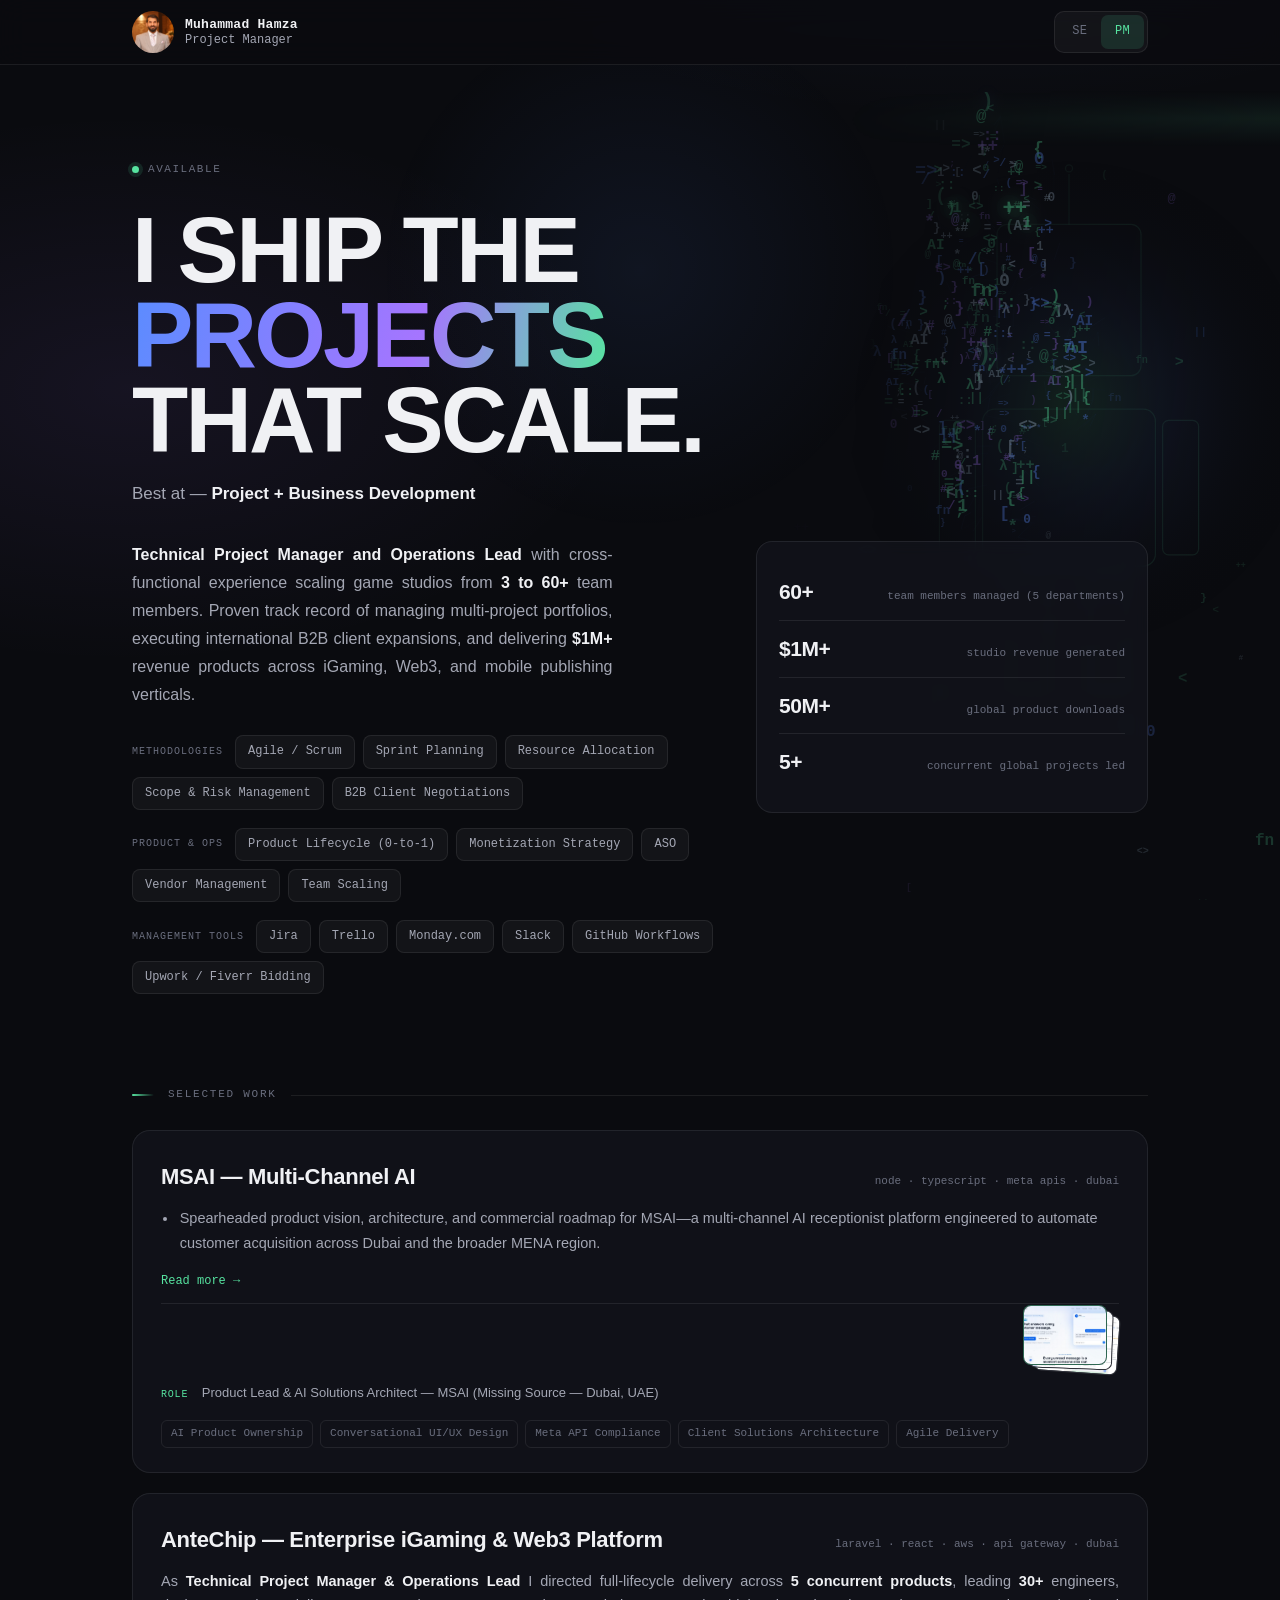
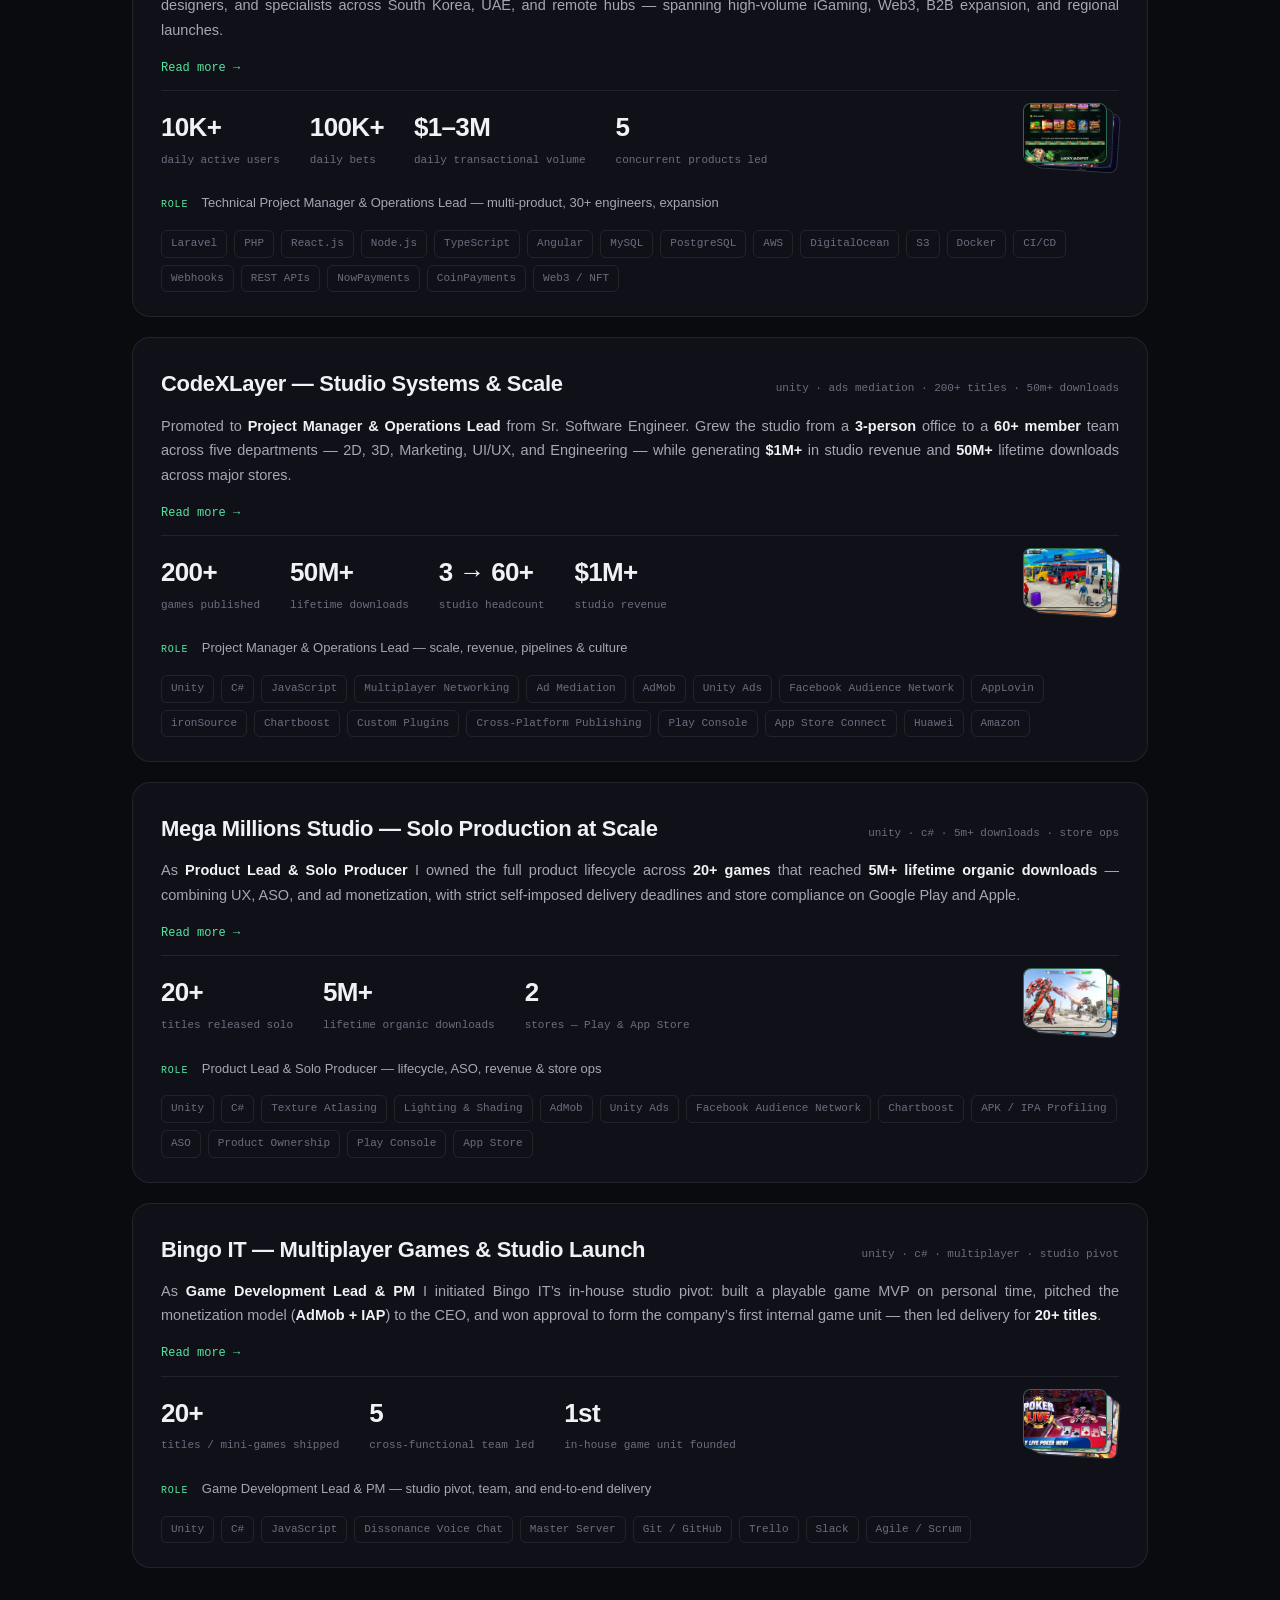
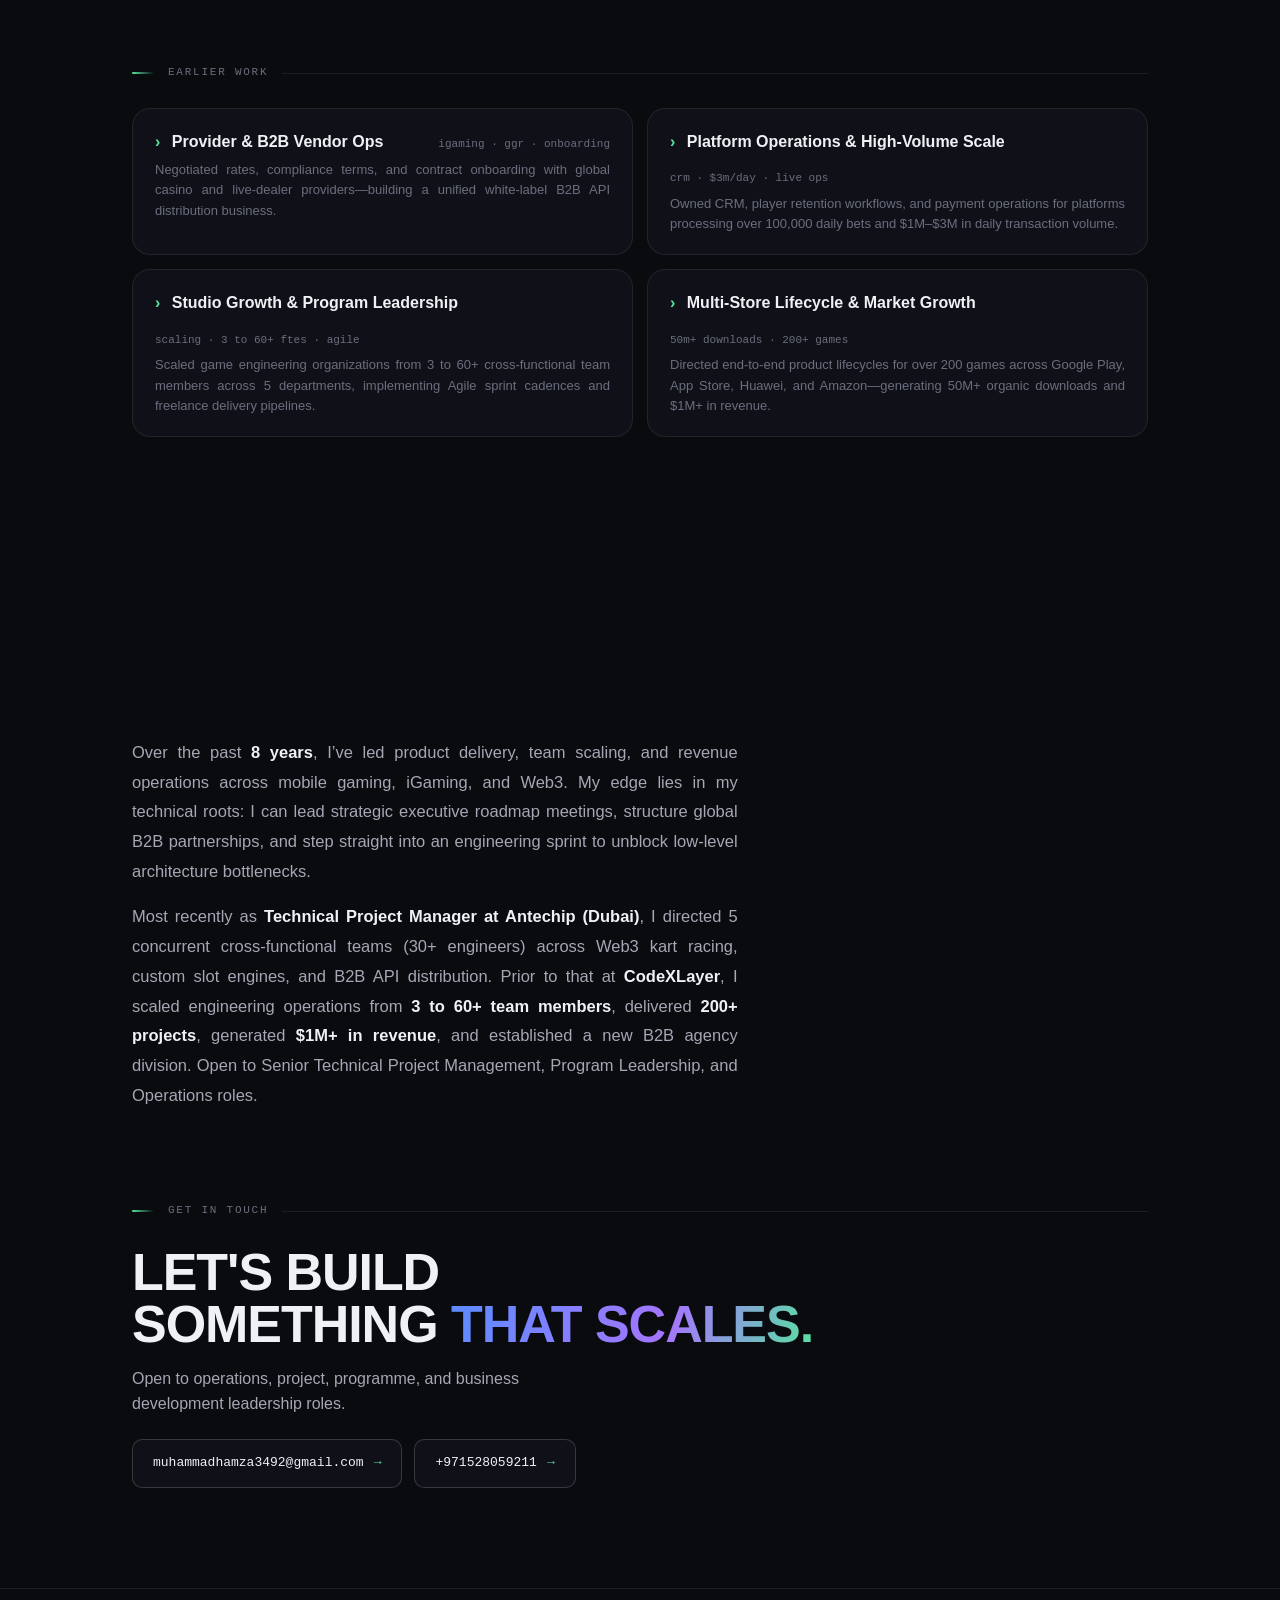
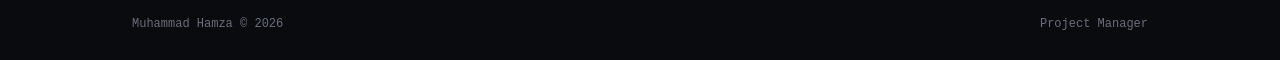
==== index.html @ 50016e59 "Expand portfolio with MSAI, screenshot galleries, and refreshed SE profile. Add MSAI as the lead cas" ====
<!DOCTYPE html>
<html lang="en">
  <head>
    <meta charset="UTF-8" />
    <meta name="viewport" content="width=device-width, initial-scale=1.0" />
    <title>Muhammad Hamza — Lead Full-Stack &amp; Systems Engineer</title>
    <meta
      name="description"
      content="Muhammad Hamza — Lead Full-Stack & Systems Engineer. High-concurrency platforms, B2B APIs, and low-latency client systems."
    />
    <link rel="stylesheet" href="css/site.css?v=25" />
  </head>
  <body>
    <div id="progress" data-progress></div>
    <div id="spotlight" data-spotlight></div>
    <div id="hero3d" aria-hidden="true"><canvas id="hero3d-canvas"></canvas></div>

    <header>
      <div class="wrap bar">
        <div class="brand">
          <button class="mark" type="button" data-open-intro title="View photo">
            <img src="images/hamza.jpg" alt="Muhammad Hamza" />
          </button>
          <div class="who">
            <b data-bind="name">Muhammad Hamza</b>
            <span data-bind="title">Lead Full-Stack &amp; Systems Engineer</span>
          </div>
        </div>
        <div class="actions">
          <div class="toggle" role="tablist" aria-label="Profile">
            <button type="button" data-voice-btn="engineer">SE</button>
            <button type="button" data-voice-btn="pm">PM</button>
          </div>
        </div>
      </div>
    </header>

    <main class="wrap">
      <section class="hero">
        <div class="kicker reveal"><span class="dot"></span><span data-bind="status">available</span></div>
        <h1>
          I <span data-bind="verb">build</span> the<br />
          <span class="wr" data-bind="words"></span><br />
          that scale.
        </h1>
        <p class="sub reveal" data-bind="sub"></p>
        <div class="heroGrid">
          <div>
            <p class="intro reveal" data-bind="intro"></p>
            <div class="stack reveal" data-bind="skills"></div>
          </div>
          <aside class="cardStat reveal" data-bind="stats"></aside>
        </div>
      </section>

      <section>
        <div class="eyebrow reveal">Selected work</div>
        <div data-bind="work"></div>
      </section>

      <section>
        <div class="eyebrow reveal">Earlier work</div>
        <div class="earlier" data-bind="earlier"></div>
      </section>

      <section class="about">
        <div class="eyebrow reveal">About</div>
        <div data-bind="about"></div>
      </section>

      <section class="contact">
        <div class="eyebrow reveal">Get in touch</div>
        <h2 class="reveal">Let's build<br />something <span class="g">that scales.</span></h2>
        <p class="reveal" data-bind="cta"></p>
        <div class="contact-row reveal">
          <a class="cbtn" data-bind="email"></a>
          <a class="cbtn" data-phone></a>
        </div>
      </section>
    </main>

    <footer>
      <div class="wrap">
        <span><span data-bind="name"></span> © <span data-bind="year"></span></span>
        <span data-bind="title"></span>
      </div>
    </footer>

    <div class="overlay" data-intro>
      <div class="modal">
        <button class="modal-close" type="button" data-close-intro>✕</button>
        <img src="images/hamza.jpg" alt="Muhammad Hamza" />
      </div>
    </div>

    <div class="lb-overlay" id="lb-overlay" hidden>
      <div class="lb-box">
        <div class="lb-head">
          <span class="lb-head-title"><b id="lb-title">Screenshot</b></span>
          <div class="lb-head-right">
            <span class="lb-count" id="lb-count">1 / 1</span>
            <button class="lb-nav" type="button" id="lb-prev" aria-label="Previous">←</button>
            <button class="lb-nav" type="button" id="lb-next" aria-label="Next">→</button>
            <button class="lb-close" type="button" id="lb-close" aria-label="Close">✕</button>
          </div>
        </div>
        <div class="lb-img-area" id="lb-img-area">
          <div class="lb-zoom-bar">
            <button class="lb-zoom-btn" type="button" id="lb-zoom-out" title="Zoom out">−</button>
            <span class="lb-zoom-level" id="lb-zoom-level" title="Reset zoom">100%</span>
            <button class="lb-zoom-btn" type="button" id="lb-zoom-in" title="Zoom in">+</button>
          </div>
          <div class="shot-wrap" id="lb-shot">
            <img id="lb-img" src="" alt="" />
            <div class="shot-masks" id="lb-masks" aria-hidden="true"></div>
          </div>
        </div>
        <div class="lb-dots" id="lb-dots"></div>
      </div>
    </div>

    <script src="js/content.js?v=25"></script>
    <script src="js/common.js?v=25"></script>
    <script src="js/hero3d.js?v=25"></script>
  </body>
</html>
---- css/site.css ----
:root {
  --bg: #0a0b0f;
  --bg-deep: #07080b;
  --panel: rgba(22, 24, 34, 0.55);
  --panel-solid: #14161f;
  --line: rgba(255, 255, 255, 0.08);
  --line-strong: rgba(255, 255, 255, 0.16);
  --text: #f0f1f4;
  --text-2: #a4a7b4;
  --text-3: #6a6e7e;
  --accent: #57e3a0;
  --accent-soft: rgba(87, 227, 160, 0.12);
  --grad-a: #5b8cff;
  --grad-b: #a575ff;
  --mono: ui-monospace, "SF Mono", Menlo, Consolas, monospace;
  --sans: -apple-system, BlinkMacSystemFont, "Segoe UI", Inter, Roboto, sans-serif;
  --display: "Arial Black", "Helvetica Neue", Inter, sans-serif;
  --maxw: 1080px;
}

* { box-sizing: border-box; margin: 0; padding: 0; }
html { scroll-behavior: smooth; overflow-x: clip; }
body {
  background:
    radial-gradient(1100px 600px at 75% -5%, rgba(91, 140, 255, 0.1), transparent 60%),
    radial-gradient(900px 500px at 10% 8%, rgba(165, 117, 255, 0.08), transparent 55%),
    var(--bg);
  color: var(--text);
  font-family: var(--sans);
  line-height: 1.6;
  -webkit-font-smoothing: antialiased;
  font-size: 16px;
}
a { color: inherit; text-decoration: none; }
button { font: inherit; color: inherit; }
::selection { background: var(--accent); color: #052012; }
.hidden { display: none !important; }

.wrap { max-width: var(--maxw); margin: 0 auto; padding: 0 32px; }

#progress {
  position: fixed;
  top: 64px;
  left: 0;
  height: 3px;
  width: 0;
  z-index: 100;
  background: linear-gradient(90deg, var(--grad-a), var(--accent));
}
#spotlight {
  position: fixed;
  inset: 0;
  z-index: 0;
  pointer-events: none;
  background: radial-gradient(400px circle at var(--mx, 50%) var(--my, 30%), rgba(91, 140, 255, 0.08), transparent 65%);
}
header, main, footer { position: relative; z-index: 1; }

/* Code-as-machine hero background */
#hero3d {
  position: fixed;
  top: 0;
  right: max(-60px, calc((100vw - var(--maxw)) / 2 - 400px));
  width: 46vw;
  max-width: 620px;
  height: 100vh;
  z-index: 0;
  opacity: 0;
  pointer-events: none;
  transition: opacity 1.2s ease;
  -webkit-mask-image: linear-gradient(100deg, transparent 15%, rgba(0, 0, 0, 0.55) 45%, black 72%);
  mask-image: linear-gradient(100deg, transparent 15%, rgba(0, 0, 0, 0.55) 45%, black 72%);
}
#hero3d.loaded { opacity: 1; pointer-events: auto; }
#hero3d canvas { width: 100%; height: 100%; display: block; touch-action: pan-y; }
main.wrap { pointer-events: none; }
main.wrap > section { pointer-events: auto; }
main.wrap > section.hero { pointer-events: none; }
.hero .kicker,
.hero h1,
.hero .sub,
.hero .heroGrid { pointer-events: auto; }

@media (max-width: 900px) {
  #hero3d {
    width: 72vw;
    height: 58vh;
    right: -32px;
    -webkit-mask-image: linear-gradient(100deg, transparent 18%, rgba(0, 0, 0, 0.5) 48%, black 76%);
    mask-image: linear-gradient(100deg, transparent 18%, rgba(0, 0, 0, 0.5) 48%, black 76%);
  }
  #hero3d.loaded { opacity: 0.85; }
}
@media (min-width: 1900px) {
  #hero3d {
    right: 0;
    left: calc(50% + var(--maxw) / 2 - 227px);
    width: auto;
    max-width: none;
  }
}
@media (prefers-reduced-motion: reduce) {
  #hero3d { display: none !important; }
}

header {
  position: sticky;
  top: 0;
  z-index: 50;
  backdrop-filter: blur(14px);
  background: rgba(10, 11, 15, 0.7);
  border-bottom: 0.5px solid var(--line);
}
.bar {
  display: flex;
  align-items: center;
  justify-content: space-between;
  height: 64px;
  gap: 12px;
}
.brand { display: flex; align-items: center; gap: 11px; }
.mark {
  width: 42px;
  height: 42px;
  border-radius: 50%;
  background: #111;
  display: grid;
  place-items: center;
  font-weight: 800;
  font-size: 13px;
  color: #fff;
  flex-shrink: 0;
  overflow: hidden;
  padding: 0;
  cursor: pointer;
  border: none;
}
.mark img {
  width: 100%;
  height: 100%;
  object-fit: cover;
  object-position: center 12%;
  transform: scale(1.68) translateY(-4%);
  display: block;
}
.mark:hover { box-shadow: 0 0 0 2.5px var(--accent); }
.who { font-family: var(--mono); font-size: 12px; color: var(--text-2); line-height: 1.2; }
.who b { display: block; color: var(--text); font-size: 13px; font-weight: 600; letter-spacing: 0.02em; }

.actions { display: flex; align-items: center; gap: 10px; }
.toggle {
  display: inline-flex;
  padding: 3px;
  background: rgba(255, 255, 255, 0.04);
  border: 0.5px solid var(--line);
  border-radius: 10px;
}
.toggle button {
  font-family: var(--mono);
  font-size: 12px;
  letter-spacing: 0.02em;
  background: transparent;
  color: var(--text-3);
  border: none;
  cursor: pointer;
  padding: 7px 14px;
  border-radius: 7px;
}
.toggle button.on { background: var(--accent-soft); color: var(--accent); }

.intro-btn {
  display: flex;
  align-items: center;
  gap: 7px;
  font-family: var(--mono);
  font-size: 11px;
  color: var(--accent);
  border: 0.5px solid rgba(87, 227, 160, 0.35);
  border-radius: 20px;
  padding: 5px 12px;
  background: none;
  cursor: pointer;
  white-space: nowrap;
}
.intro-btn:hover { background: rgba(87, 227, 160, 0.08); border-color: var(--accent); }

.hero { padding: 90px 0 54px; }
.hero-lead {
  display: grid;
  grid-template-columns: 1fr minmax(200px, 280px);
  gap: 48px;
  align-items: center;
  margin-bottom: 8px;
}
.hero-photo {
  width: 100%;
  max-width: 280px;
  aspect-ratio: 1;
  border-radius: 50%;
  overflow: hidden;
  padding: 0;
  border: none;
  background: #111;
  cursor: pointer;
  justify-self: end;
  box-shadow:
    0 0 0 3px rgba(87, 227, 160, 0.18),
    0 24px 60px rgba(0, 0, 0, 0.35);
}
.hero-photo img {
  width: 100%;
  height: 100%;
  object-fit: cover;
  object-position: center 10%;
  transform: scale(1.7) translateY(-4%);
  display: block;
}
.hero-photo:hover { box-shadow: 0 0 0 3px var(--accent), 0 24px 60px rgba(0, 0, 0, 0.35); }
.kicker {
  display: inline-flex;
  align-items: center;
  gap: 9px;
  font-family: var(--mono);
  font-size: 11px;
  letter-spacing: 0.14em;
  text-transform: uppercase;
  color: var(--text-3);
  margin-bottom: 30px;
}
.dot {
  width: 7px;
  height: 7px;
  border-radius: 50%;
  background: var(--accent);
  box-shadow: 0 0 0 4px var(--accent-soft);
  animation: pulse 2.6s ease-in-out infinite;
}
@keyframes pulse {
  0%, 100% { box-shadow: 0 0 0 4px var(--accent-soft); }
  50% { box-shadow: 0 0 0 7px transparent; }
}

.hero h1 {
  font-family: var(--display);
  font-weight: 900;
  font-size: clamp(44px, 8vw, 92px);
  line-height: 0.92;
  letter-spacing: -0.03em;
  text-transform: uppercase;
  margin-bottom: 6px;
}
.g {
  background: linear-gradient(105deg, var(--grad-a), var(--grad-b) 60%, var(--accent));
  -webkit-background-clip: text;
  background-clip: text;
  color: transparent;
}
.wr {
  position: relative;
  display: inline-block;
  height: 0.92em;
  min-width: 11ch;
  overflow: hidden;
  vertical-align: top;
  background: linear-gradient(105deg, var(--grad-a), var(--grad-b) 60%, var(--accent));
  -webkit-background-clip: text;
  background-clip: text;
  color: transparent;
}
.wr-w {
  display: inline-block;
  white-space: nowrap;
  background: inherit;
  -webkit-background-clip: text;
  background-clip: text;
  color: transparent;
  transform: translateY(0);
  opacity: 1;
  transition: transform 0.45s cubic-bezier(.2,.7,.2,1), opacity 0.35s ease;
}
.wr-w.is-exit {
  transform: translateY(-110%);
  opacity: 0;
}
.wr-w.is-enter {
  transform: translateY(110%);
  opacity: 0;
}

.sub { font-size: 17px; color: var(--text-2); margin: 18px 0 0; }
.sub b { color: var(--text); font-weight: 600; }

.heroGrid {
  display: grid;
  grid-template-columns: 1.5fr 1fr;
  gap: 36px;
  margin-top: 34px;
  align-items: start;
}
.intro { font-size: 16px; color: var(--text-2); line-height: 1.75; max-width: 54ch; text-align: justify; }
.intro b, .about b, .lede b { color: var(--text); font-weight: 600; }

.cardStat, [data-bind="stats"] {
  background: var(--panel);
  border: 0.5px solid var(--line);
  border-radius: 16px;
  padding: 22px;
  backdrop-filter: blur(8px);
}
.stat-row, .cardStat .row {
  display: flex;
  justify-content: space-between;
  align-items: baseline;
  padding: 11px 0;
  border-bottom: 0.5px solid var(--line);
}
.stat-row:last-child, .cardStat .row:last-child { border-bottom: none; }
.stat-value, .cardStat .v {
  font-size: 21px;
  font-weight: 700;
  letter-spacing: -0.02em;
  font-variant-numeric: tabular-nums;
}
.stat-value { color: var(--text); }
.stat-value .accent, .cardStat .accent { color: var(--accent); }
.stat-label, .cardStat .k { font-family: var(--mono); font-size: 11px; color: var(--text-3); }

.stack { display: flex; flex-wrap: wrap; gap: 8px; margin-top: 26px; }
.skill-group {
  display: flex;
  flex-wrap: wrap;
  gap: 8px;
  width: 100%;
  margin-top: 10px;
  align-items: center;
}
.skill-group:first-child { margin-top: 0; }
.skill-group-label {
  font-family: var(--mono);
  font-size: 10px;
  color: var(--text-3);
  letter-spacing: 0.1em;
  text-transform: uppercase;
  margin-right: 4px;
}
.chip {
  font-family: var(--mono);
  font-size: 12px;
  color: var(--text-2);
  background: rgba(255, 255, 255, 0.04);
  border: 0.5px solid var(--line);
  padding: 6px 12px;
  border-radius: 8px;
}
.chip:hover { border-color: var(--line-strong); color: var(--text); }

section { padding: 38px 0; }
.eyebrow {
  font-family: var(--mono);
  font-size: 11px;
  letter-spacing: 0.16em;
  color: var(--text-3);
  text-transform: uppercase;
  margin-bottom: 26px;
  display: flex;
  align-items: center;
  gap: 14px;
}
.eyebrow::before {
  content: "";
  width: 22px;
  height: 2px;
  border-radius: 2px;
  background: linear-gradient(90deg, var(--accent), transparent);
}
.eyebrow::after { content: ""; flex: 1; height: 0.5px; background: var(--line); }

.case, .ew {
  position: relative;
  border: 0.5px solid var(--line);
  border-radius: 18px;
  background: var(--panel);
  backdrop-filter: blur(10px);
  padding: 28px 28px 24px;
  margin-bottom: 20px;
  overflow: hidden;
  transition: border-color 0.25s, transform 0.25s;
}
.case:hover, .ew:hover { border-color: var(--line-strong); transform: translateY(-2px); }
.case-index { display: none; }
.case-top, .ew-top { display: flex; justify-content: space-between; align-items: baseline; gap: 16px; flex-wrap: wrap; }
.case h3 {
  font-size: 22px;
  font-weight: 700;
  letter-spacing: -0.015em;
  position: relative;
  width: fit-content;
}
.case h3::after {
  content: "";
  position: absolute;
  left: 0;
  bottom: -3px;
  width: 0;
  height: 2px;
  background: linear-gradient(90deg, var(--accent), var(--grad-a));
  transition: width 0.32s;
}
.case:hover h3::after { width: 100%; }
.tag, .etag { font-family: var(--mono); font-size: 11px; color: var(--text-3); }
.lede { font-size: 14.5px; color: var(--text-2); margin: 12px 0 10px; line-height: 1.7; text-align: justify; }
.case-points {
  margin: 12px 0 10px;
  padding: 0 0 0 1.15em;
  list-style: disc;
  color: var(--text-2);
  font-size: 14.5px;
  line-height: 1.7;
}
.case-points li { margin: 0 0 8px; padding-left: 2px; }
.case-points li:last-child { margin-bottom: 0; }
.more-text { display: none; }
.case.is-open .more-text { display: inline; }
.case.is-open .case-points li.more-text { display: list-item; }
.more-btn {
  background: none;
  border: none;
  color: var(--accent);
  font-family: var(--mono);
  font-size: 12px;
  cursor: pointer;
  padding: 0;
}

.metrics-row {
  display: flex;
  justify-content: space-between;
  align-items: center;
  gap: 16px;
  border-top: 0.5px solid var(--line);
  margin-top: 12px;
  min-height: 72px;
}
.metrics-row .metrics {
  border-top: none;
  margin-top: 0;
  padding: 16px 0;
  flex: 1;
}
.metrics {
  display: flex;
  flex-wrap: wrap;
  gap: 30px;
  padding: 16px 0;
  border-top: 0.5px solid var(--line);
  margin-top: 12px;
}
.metric-n, .metric .n {
  font-size: 26px;
  font-weight: 800;
  letter-spacing: -0.025em;
  font-variant-numeric: tabular-nums;
}
.metric-l, .metric .l {
  font-size: 11px;
  color: var(--text-3);
  font-family: var(--mono);
  margin-top: 3px;
}

.img-stack {
  position: relative;
  width: 96px;
  height: 70px;
  flex-shrink: 0;
  cursor: pointer;
  -webkit-tap-highlight-color: transparent;
  margin-left: auto;
}
.img-stack .si {
  position: absolute;
  width: 84px;
  height: 60px;
  border-radius: 8px;
  border: 1.5px solid rgba(255, 255, 255, 0.12);
  overflow: hidden;
  background: var(--panel-solid);
  transition: transform 0.22s cubic-bezier(.2, .7, .2, 1);
}
.img-stack .si:nth-child(1) { right: 0; top: 8px; transform: rotate(4deg); }
.img-stack .si:nth-child(2) { right: 6px; top: 4px; transform: rotate(2deg); }
.img-stack .si:nth-child(3) {
  right: 12px;
  top: 0;
  transform: rotate(0deg);
  border-color: rgba(87, 227, 160, 0.4);
}
.img-stack:hover .si:nth-child(1) { transform: rotate(7deg) translate(3px, 2px); }
.img-stack:hover .si:nth-child(2) { transform: rotate(3.5deg) translate(1px, 1px); }
.img-stack:hover .si:nth-child(3) { transform: rotate(-1deg); }
.img-stack .si img { width: 100%; height: 100%; object-fit: cover; display: block; }
.img-stack-ct {
  font-family: var(--mono);
  font-size: 9px;
  color: var(--accent);
  text-align: center;
  margin-top: 5px;
  letter-spacing: 0.04em;
  white-space: nowrap;
}

.lb-overlay {
  position: fixed;
  inset: 0;
  background: rgba(0, 0, 0, 0.9);
  backdrop-filter: blur(8px);
  z-index: 9999;
  display: none;
  align-items: center;
  justify-content: center;
  padding: 16px;
}
.lb-overlay.open { display: flex; }
.lb-box {
  background: #141620;
  border: 0.5px solid rgba(255, 255, 255, 0.14);
  border-radius: 16px;
  width: 100%;
  max-width: min(90vw, 1100px);
  overflow: hidden;
}
.lb-head {
  display: flex;
  justify-content: space-between;
  align-items: center;
  padding: 10px 14px;
  border-bottom: 0.5px solid rgba(255, 255, 255, 0.08);
  gap: 10px;
  min-width: 0;
}
.lb-head-title {
  font-family: var(--mono);
  font-size: 11px;
  color: var(--text-2);
  flex: 1;
  min-width: 0;
  overflow: hidden;
  text-overflow: ellipsis;
  white-space: nowrap;
}
.lb-head-title b { color: var(--text); font-weight: 500; }
.lb-head-right { display: flex; align-items: center; gap: 6px; flex-shrink: 0; }
.lb-count { font-family: var(--mono); font-size: 11px; color: var(--text-3); }
.lb-nav, .lb-close {
  background: rgba(255, 255, 255, 0.06);
  border: 0.5px solid rgba(255, 255, 255, 0.12);
  border-radius: 6px;
  color: var(--text);
  width: 28px;
  height: 28px;
  cursor: pointer;
  display: flex;
  align-items: center;
  justify-content: center;
  font-size: 14px;
}
.lb-nav:hover { background: rgba(255, 255, 255, 0.12); }
.lb-close { color: var(--text-2); font-size: 13px; }
.lb-close:hover { border-color: rgba(255, 80, 80, 0.4); color: #ff6060; }
.lb-img-area {
  background: #0c0d14;
  min-height: 280px;
  display: flex;
  align-items: center;
  justify-content: center;
  position: relative;
  overflow: hidden;
}
.lb-img-area img {
  max-height: 75vh;
  max-width: 100%;
  width: auto;
  margin: 0 auto;
  object-fit: contain;
  display: block;
  user-select: none;
  -webkit-user-drag: none;
}
.shot-wrap {
  position: relative;
  display: inline-block;
  max-width: 100%;
  max-height: 75vh;
  transition: transform 0.15s ease;
  transform-origin: 50% 50%;
  cursor: zoom-in;
}
.shot-wrap img {
  display: block;
  max-width: 100%;
  max-height: 75vh;
  width: auto;
  height: auto;
  margin: 0;
}
.shot-masks {
  position: absolute;
  inset: 0;
  pointer-events: none;
}
.shot-blur {
  position: absolute;
  border-radius: 6px;
  backdrop-filter: blur(10px);
  -webkit-backdrop-filter: blur(10px);
  background: rgba(255, 255, 255, 0.18);
  box-shadow: inset 0 0 0 1px rgba(255, 255, 255, 0.12);
}
.img-stack .si .shot-wrap {
  width: 100%;
  height: 100%;
  max-height: none;
  cursor: inherit;
}
.img-stack .si .shot-wrap img {
  width: 100%;
  height: 100%;
  max-height: none;
  object-fit: cover;
}
.img-stack .si .shot-blur {
  border-radius: 2px;
  backdrop-filter: blur(6px);
  -webkit-backdrop-filter: blur(6px);
  background: rgba(255, 255, 255, 0.22);
}
.lb-zoom-bar {
  position: absolute;
  bottom: 12px;
  left: 50%;
  transform: translateX(-50%);
  display: flex;
  align-items: center;
  gap: 6px;
  background: rgba(10, 11, 15, 0.75);
  backdrop-filter: blur(10px);
  border: 0.5px solid rgba(255, 255, 255, 0.14);
  border-radius: 20px;
  padding: 5px 12px;
  z-index: 10;
}
.lb-zoom-btn {
  background: none;
  border: none;
  color: var(--text-2);
  width: 22px;
  height: 22px;
  cursor: pointer;
  font-size: 15px;
  line-height: 1;
}
.lb-zoom-btn:hover { color: var(--accent); }
.lb-zoom-level {
  font-family: var(--mono);
  font-size: 11px;
  color: var(--text-2);
  min-width: 34px;
  text-align: center;
  cursor: pointer;
}
.lb-zoom-level:hover { color: var(--accent); }
.lb-dots {
  display: flex;
  gap: 6px;
  justify-content: center;
  padding: 12px;
  border-top: 0.5px solid rgba(255, 255, 255, 0.07);
}
.lb-dot {
  width: 6px;
  height: 6px;
  border-radius: 50%;
  background: rgba(255, 255, 255, 0.15);
  cursor: pointer;
}
.lb-dot.on { background: var(--accent); transform: scale(1.3); }

.role-line { font-size: 13px; color: var(--text-2); margin-top: 8px; }
.role-k, .role-line .k {
  color: var(--accent);
  font-family: var(--mono);
  font-size: 10px;
  letter-spacing: 0.08em;
  text-transform: uppercase;
  margin-right: 10px;
}

.subproj {
  margin-top: 20px;
  padding: 18px 20px 16px;
  border-radius: 0 12px 12px 0;
  border-left: 2px solid var(--accent);
  background: linear-gradient(90deg, var(--accent-soft), transparent 80%);
}
.sp-kicker {
  font-family: var(--mono);
  font-size: 10px;
  letter-spacing: 0.12em;
  text-transform: uppercase;
  color: var(--accent);
}
.subproj h4 { font-size: 16px; font-weight: 600; }
.subproj p { font-size: 13.5px; color: var(--text-2); line-height: 1.65; margin-top: 8px; text-align: justify; }

.techrow { display: flex; flex-wrap: wrap; gap: 7px; margin-top: 16px; }
.tech {
  font-family: var(--mono);
  font-size: 11px;
  color: var(--text-3);
  border: 0.5px solid var(--line);
  padding: 4px 9px;
  border-radius: 6px;
}

.earlier { display: grid; grid-template-columns: 1fr 1fr; gap: 14px; }
.ew { margin: 0; padding: 20px 22px; }
.ew h4 { font-size: 16px; font-weight: 600; }
.ew-mark, .ew .d { color: var(--accent); font-weight: 700; margin-right: 7px; }
.ew p { font-size: 13px; color: var(--text-3); line-height: 1.55; margin-top: 6px; text-align: justify; }

.about p {
  font-size: 16.5px;
  color: var(--text-2);
  max-width: 66ch;
  line-height: 1.8;
  margin-bottom: 16px;
  text-align: justify;
}

.contact { padding-bottom: 100px; }
.contact h2 {
  font-family: var(--display);
  font-weight: 900;
  text-transform: uppercase;
  font-size: clamp(30px, 5vw, 52px);
  letter-spacing: -0.02em;
  line-height: 1;
  margin-bottom: 16px;
}
.contact p { color: var(--text-2); margin-bottom: 22px; max-width: 52ch; }
.contact-row { display: flex; flex-wrap: wrap; gap: 12px; }
.cbtn {
  font-family: var(--mono);
  font-size: 13px;
  color: var(--text);
  border: 0.5px solid var(--line-strong);
  border-radius: 10px;
  padding: 13px 20px;
  transition: all 0.2s;
  display: inline-flex;
  align-items: center;
  gap: 10px;
  background: var(--panel);
}
.cbtn:hover { border-color: var(--accent); background: var(--accent-soft); }
.cbtn .ar { color: var(--accent); }

footer { border-top: 0.5px solid var(--line); padding: 26px 0; }
footer .wrap { display: flex; justify-content: space-between; flex-wrap: wrap; gap: 8px; }
footer span { font-family: var(--mono); font-size: 12px; color: var(--text-3); }

.reveal { opacity: 0; transform: translateY(18px); transition: opacity 0.7s cubic-bezier(.2,.7,.2,1), transform 0.7s cubic-bezier(.2,.7,.2,1); }
.reveal.in { opacity: 1; transform: none; }

.overlay {
  position: fixed;
  inset: 0;
  background: rgba(0, 0, 0, 0.88);
  backdrop-filter: blur(10px);
  display: none;
  align-items: center;
  justify-content: center;
  z-index: 9998;
  padding: 20px;
}
.overlay.open { display: flex; }
.modal {
  position: relative;
  width: min(420px, 80vw);
  background: #111;
  border-radius: 50%;
  overflow: hidden;
  box-shadow: 0 32px 80px rgba(0, 0, 0, 0.6);
}
.modal img {
  width: 100%;
  aspect-ratio: 1;
  display: block;
  object-fit: cover;
  object-position: center 10%;
  transform: scale(1.65) translateY(-4%);
}
.modal-close {
  position: absolute;
  top: 10px;
  right: 10px;
  background: rgba(10, 11, 15, 0.8);
  border: 0.5px solid rgba(255, 255, 255, 0.14);
  border-radius: 6px;
  color: #a4a7b4;
  width: 30px;
  height: 30px;
  cursor: pointer;
  z-index: 1;
}
.modal-close:hover { border-color: rgba(255, 80, 80, 0.4); color: #ff6060; }

@media (prefers-reduced-motion: reduce) {
  html { scroll-behavior: auto; }
  .reveal { opacity: 1; transform: none; }
  .dot { animation: none; }
}

@media (max-width: 760px) {
  .heroGrid, .earlier, .hero-lead { grid-template-columns: 1fr; }
  .hero { padding: 56px 0 36px; }
  .hero-photo { width: min(220px, 58vw); max-width: none; margin: 12px auto 0; justify-self: center; order: -1; }
  .hero-lead > div { order: 1; }
  .bar { height: 52px; }
  #progress { top: 52px; }
  .who span { display: none; }
  .toggle button { padding: 7px 10px; }
}
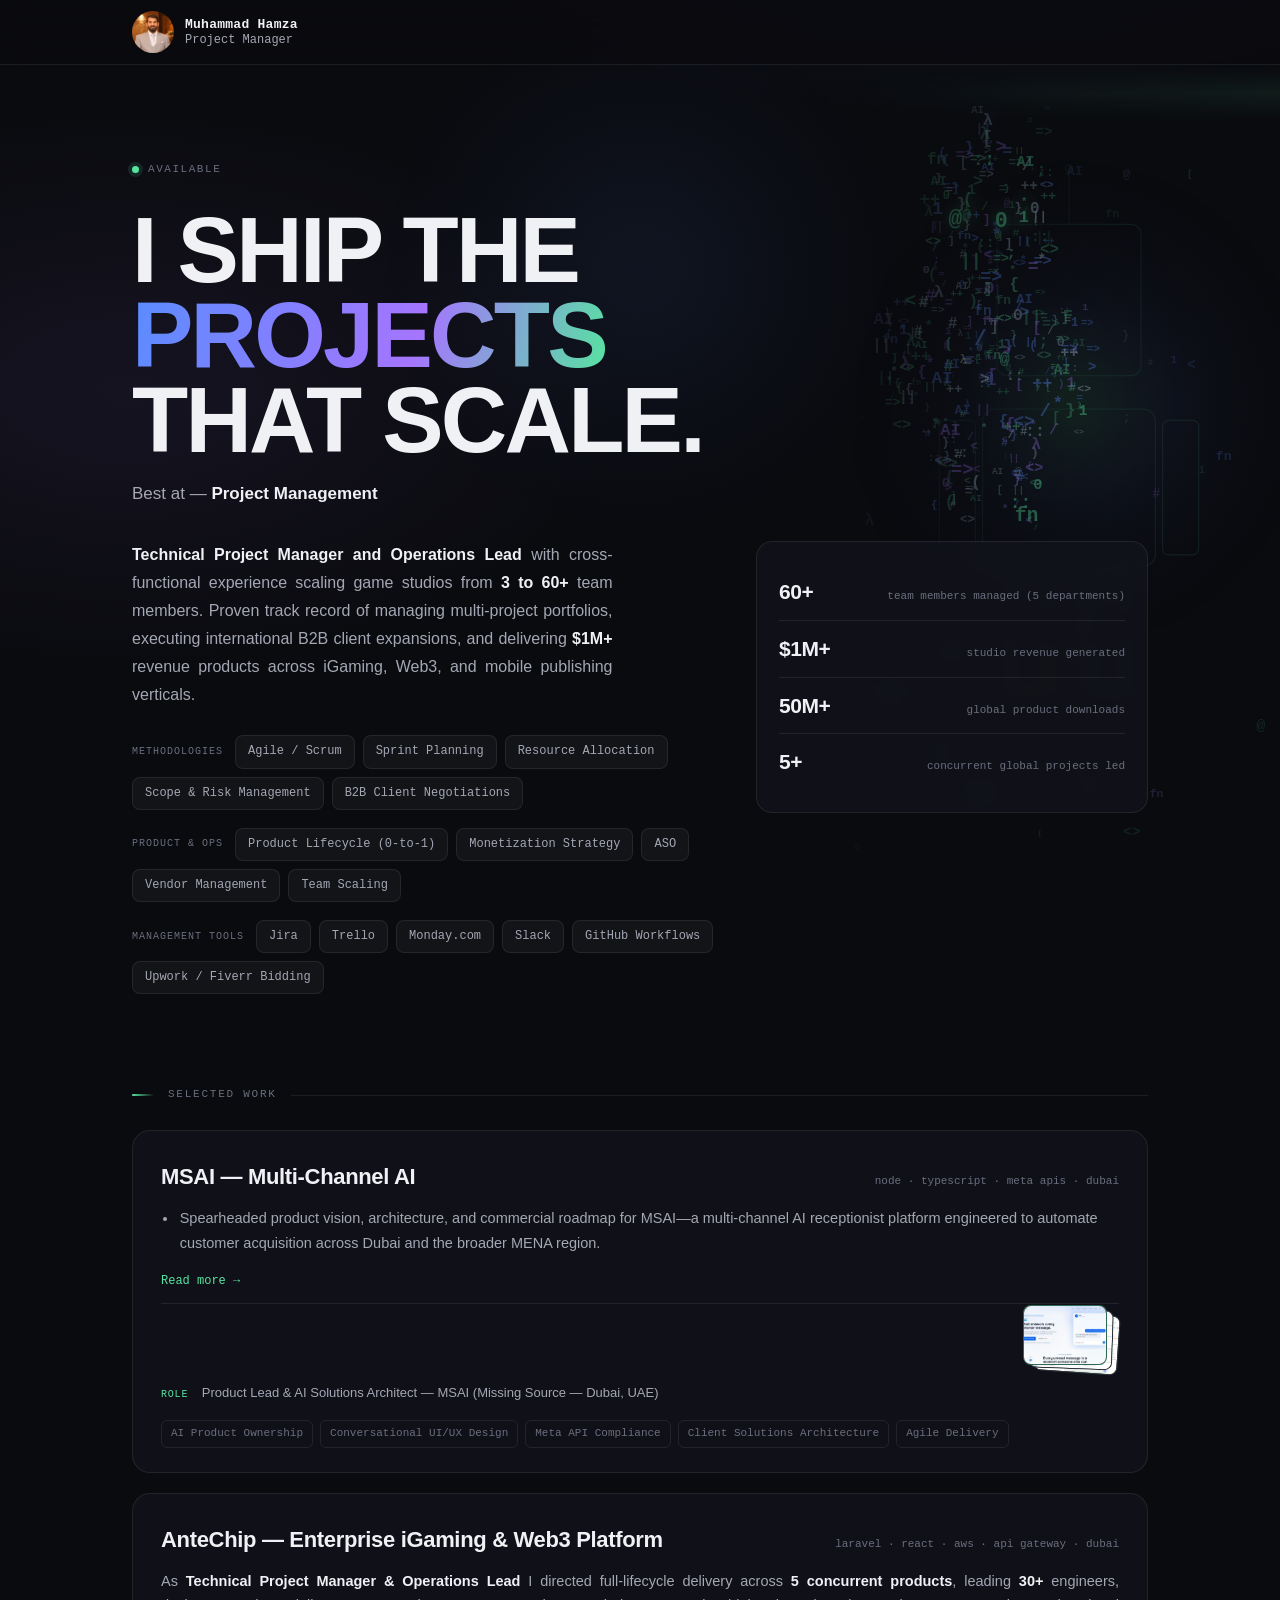
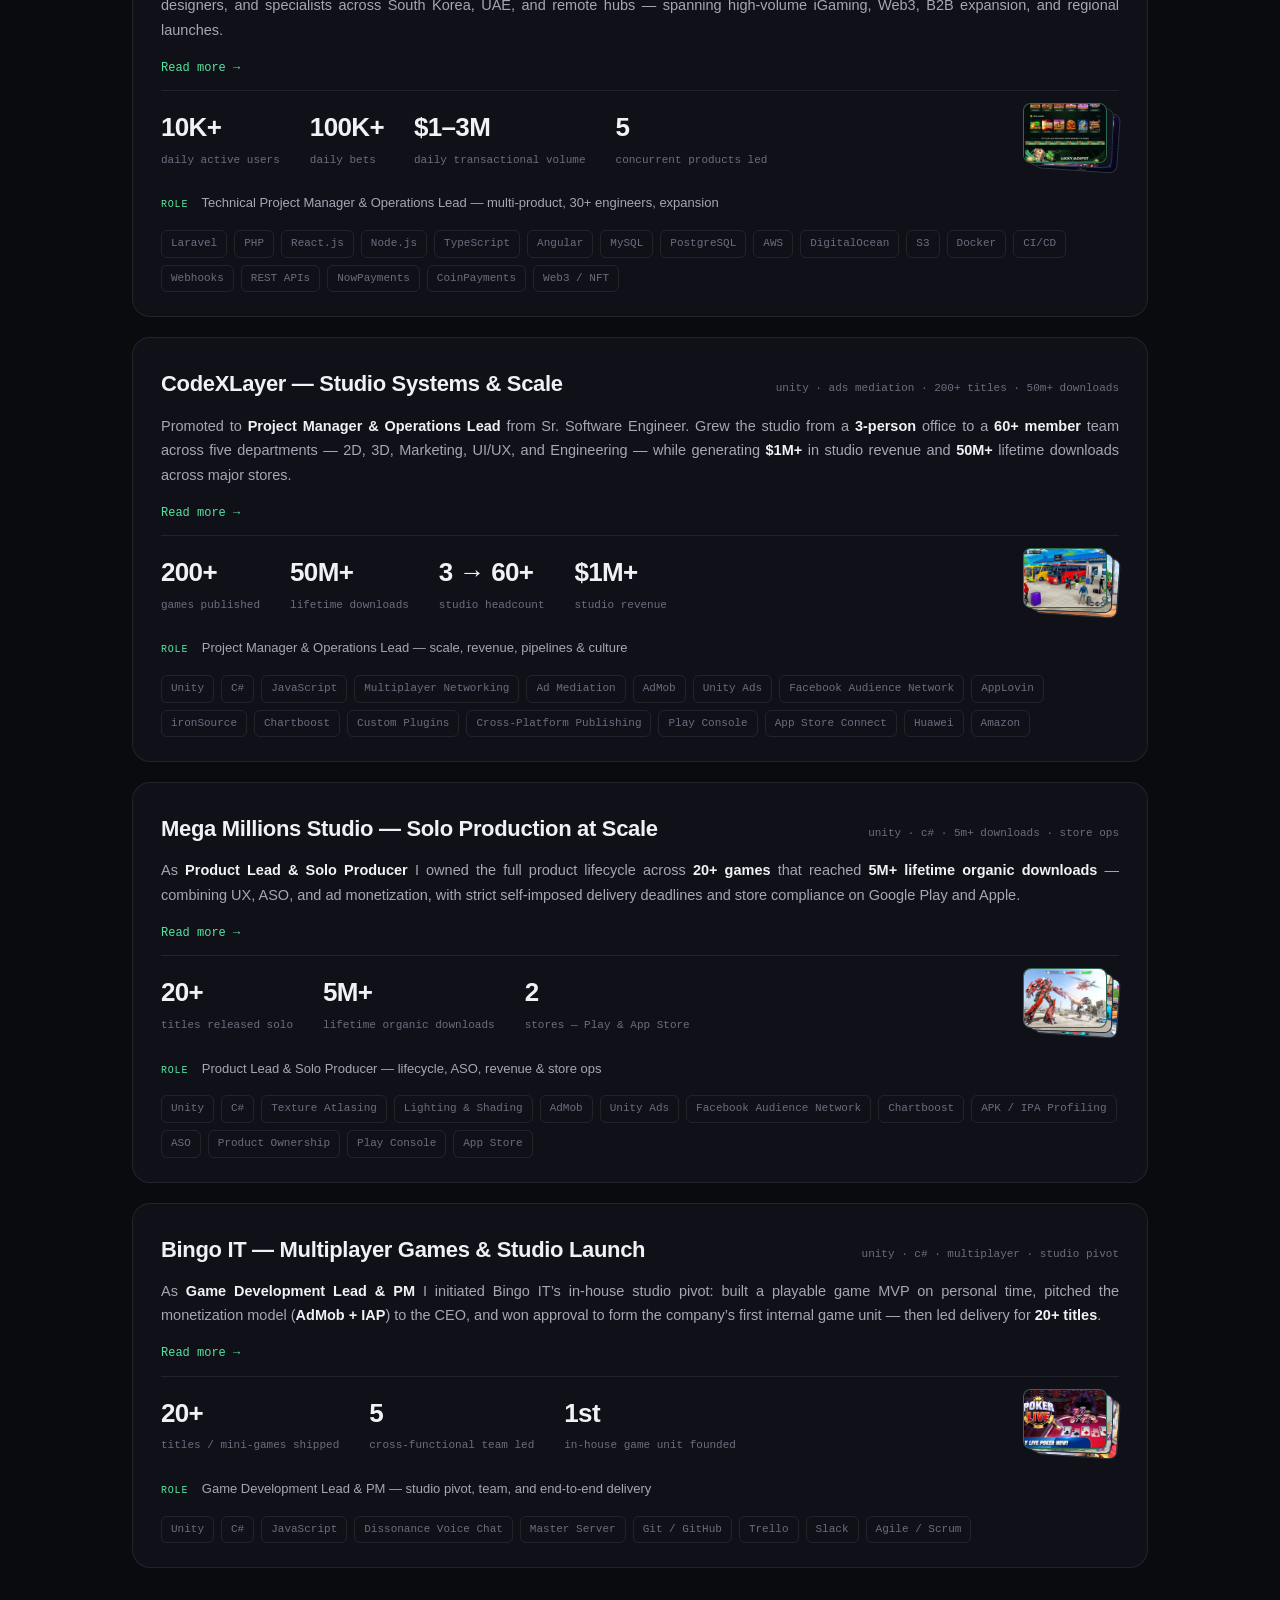
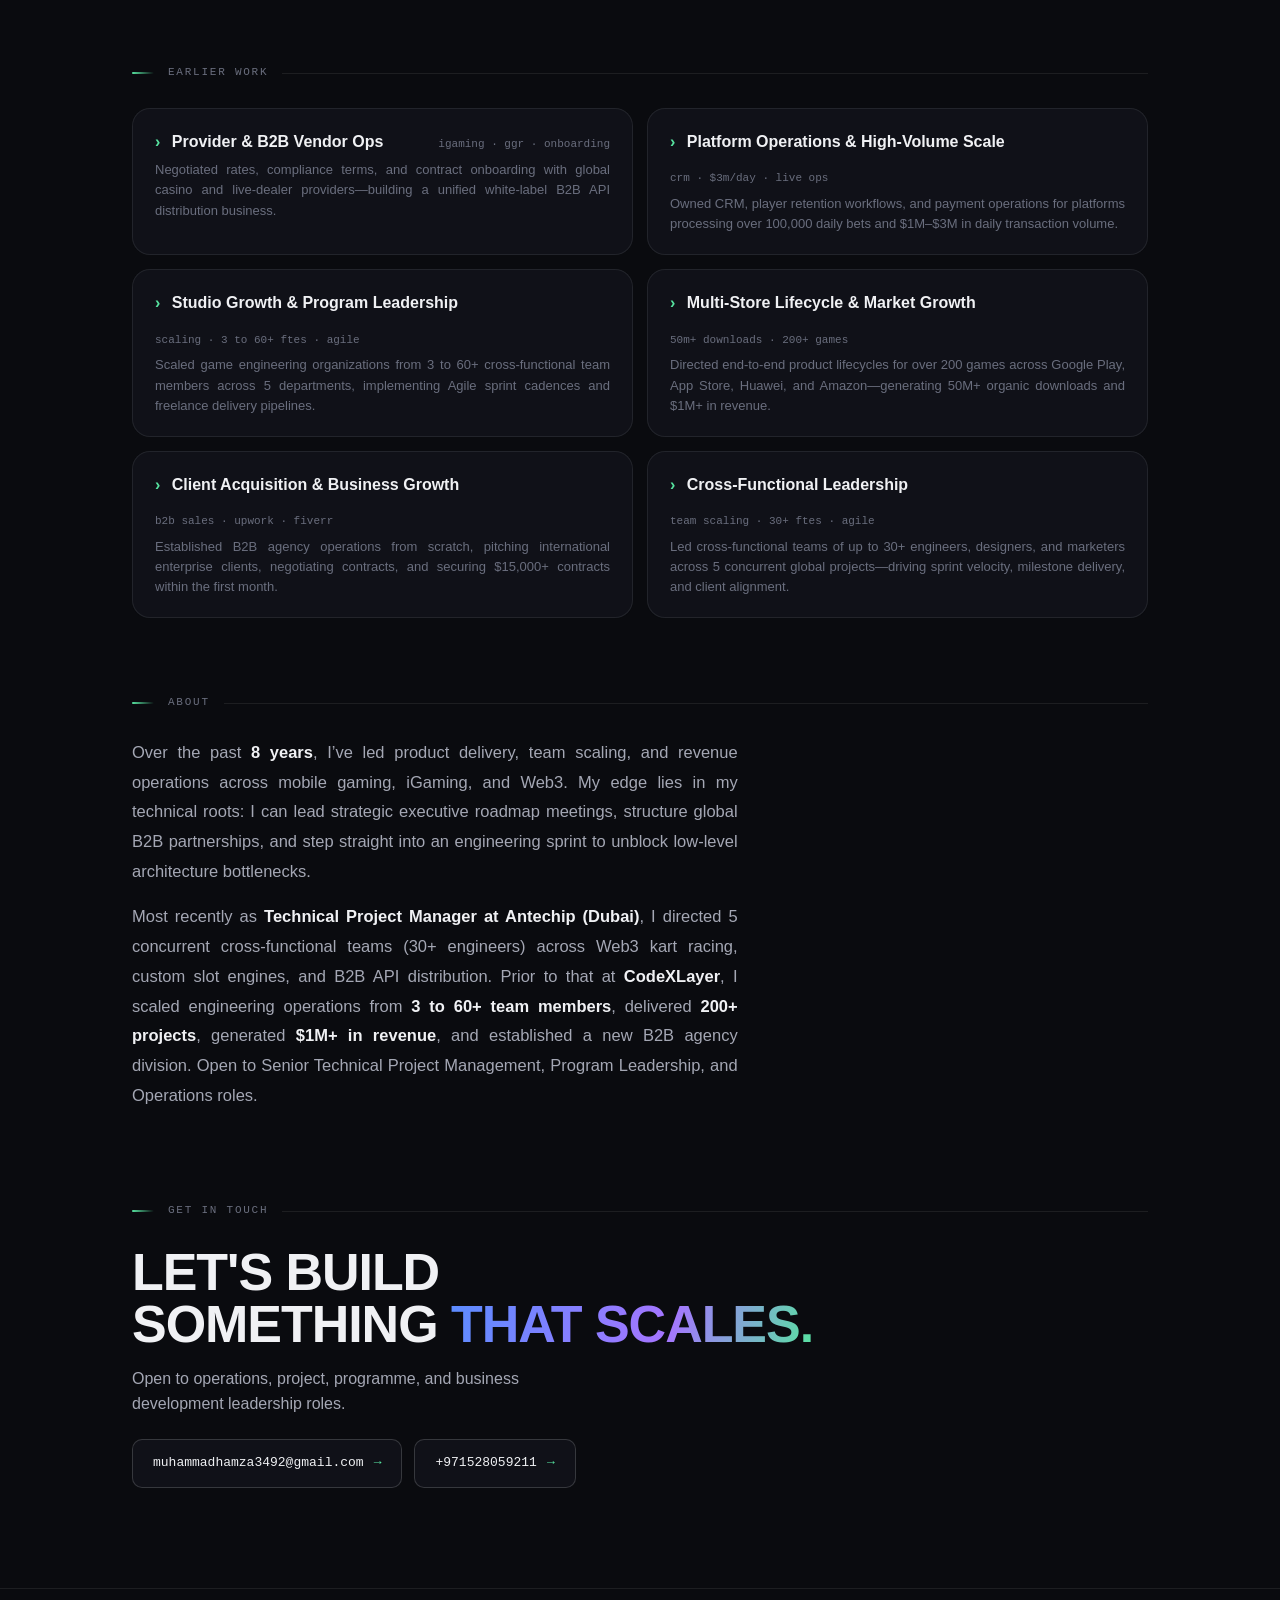
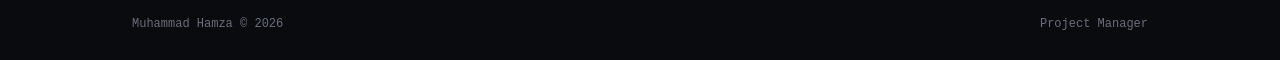
==== commit 51fcbc62: "Hide the SE/PM toggle while keeping /SE and /PM links voice-locked. Also update the PM subtitle to P" ====
--- a/index.html
+++ b/index.html
@@ -8,7 +8,7 @@
       name="description"
       content="Muhammad Hamza — Lead Full-Stack & Systems Engineer. High-concurrency platforms, B2B APIs, and low-latency client systems."
     />
-    <link rel="stylesheet" href="css/site.css?v=25" />
+    <link rel="stylesheet" href="css/site.css?v=27" />
   </head>
   <body>
     <div id="progress" data-progress></div>
@@ -119,8 +119,8 @@
       </div>
     </div>
 
-    <script src="js/content.js?v=25"></script>
-    <script src="js/common.js?v=25"></script>
-    <script src="js/hero3d.js?v=25"></script>
+    <script src="js/content.js?v=27"></script>
+    <script src="js/common.js?v=27"></script>
+    <script src="js/hero3d.js?v=27"></script>
   </body>
 </html>
--- a/css/site.css
+++ b/css/site.css
@@ -147,13 +147,9 @@
 .who { font-family: var(--mono); font-size: 12px; color: var(--text-2); line-height: 1.2; }
 .who b { display: block; color: var(--text); font-size: 13px; font-weight: 600; letter-spacing: 0.02em; }
 
-.actions { display: flex; align-items: center; gap: 10px; }
+.actions { display: none; }
 .toggle {
-  display: inline-flex;
-  padding: 3px;
-  background: rgba(255, 255, 255, 0.04);
-  border: 0.5px solid var(--line);
-  border-radius: 10px;
+  display: none;
 }
 .toggle button {
   font-family: var(--mono);
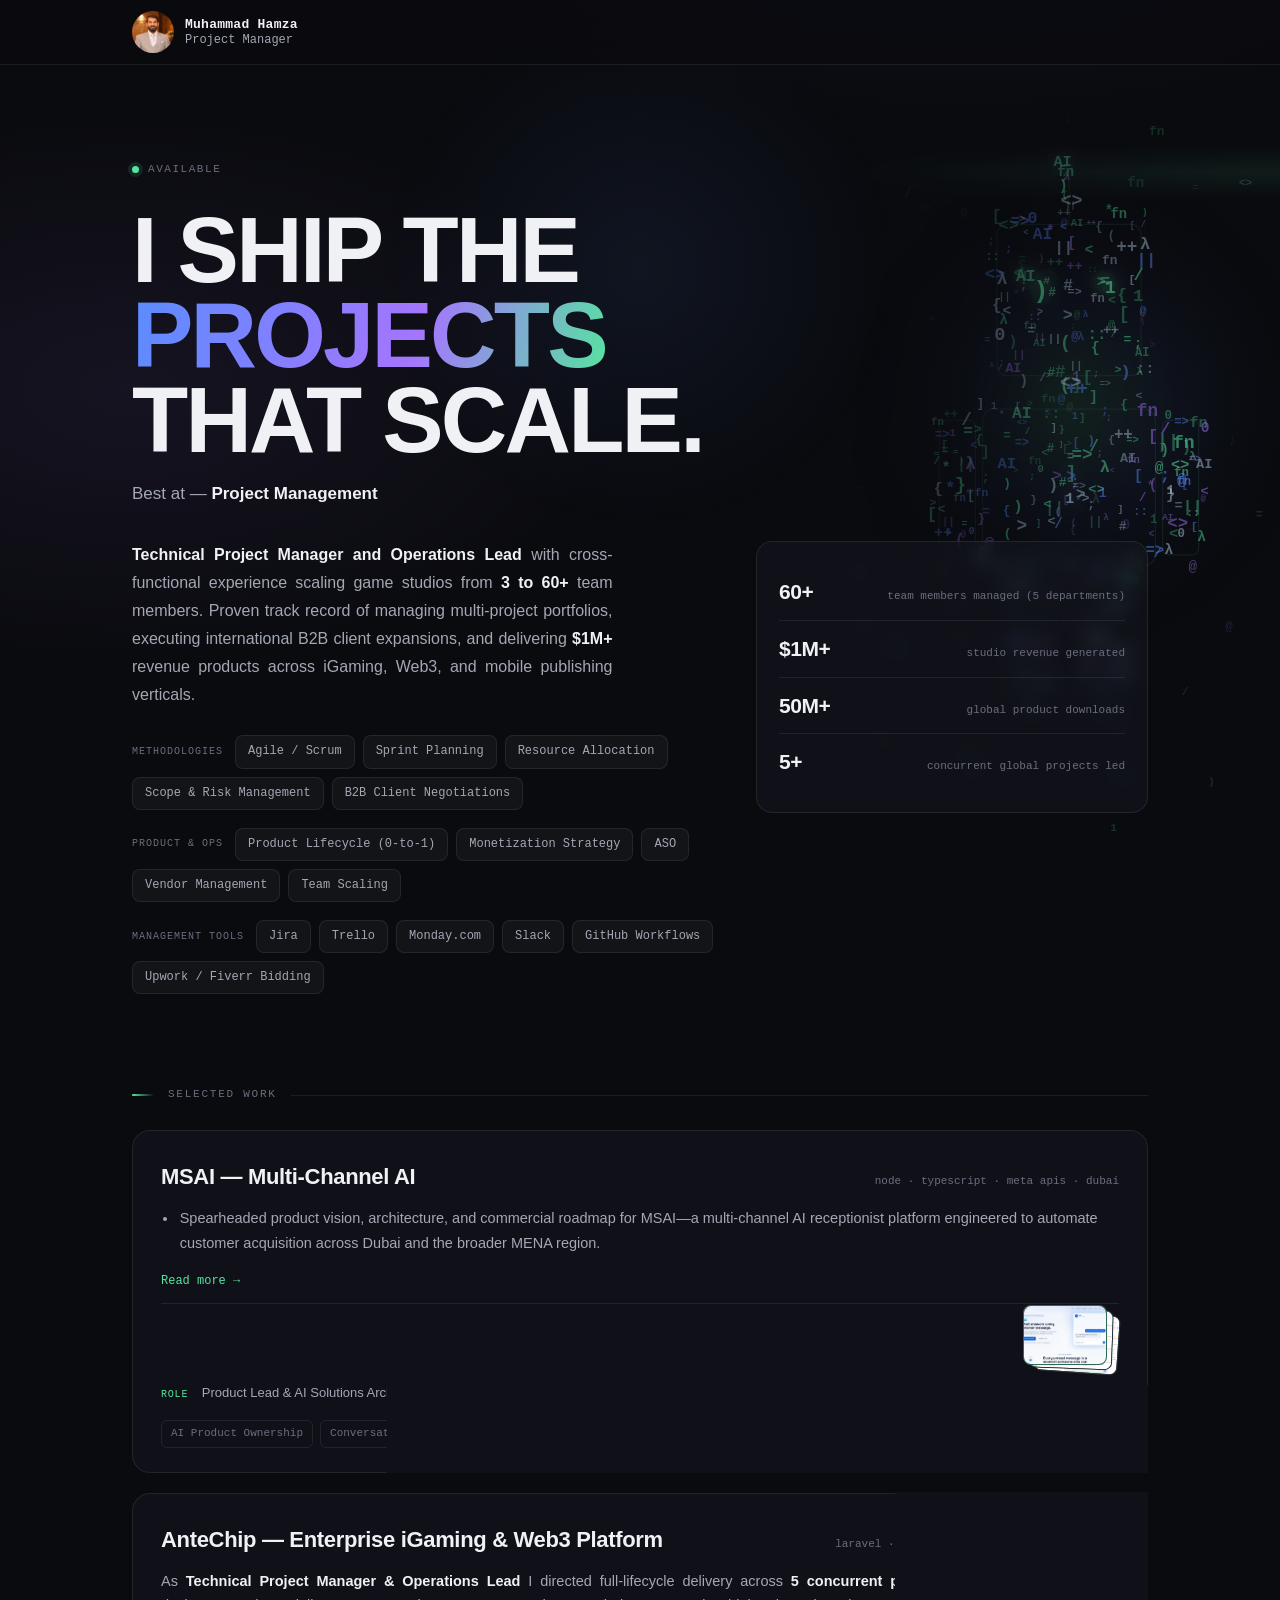
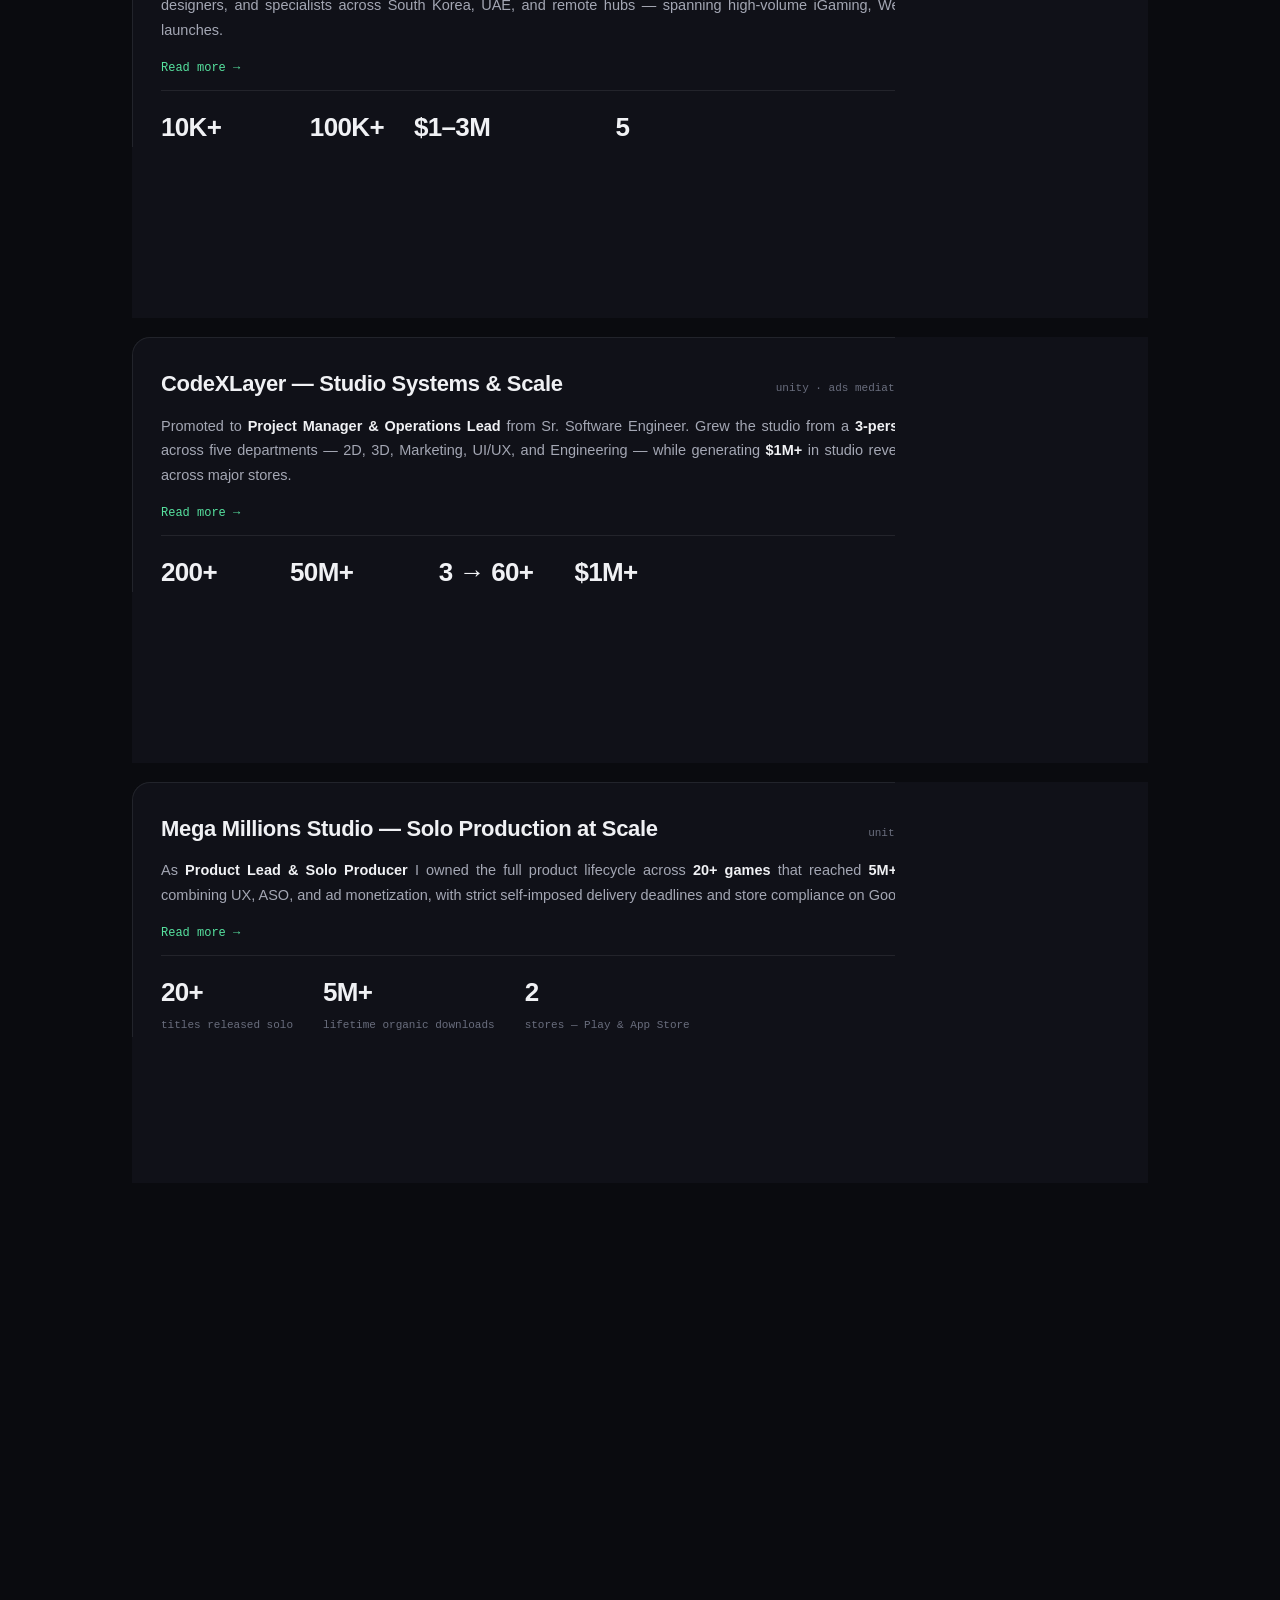
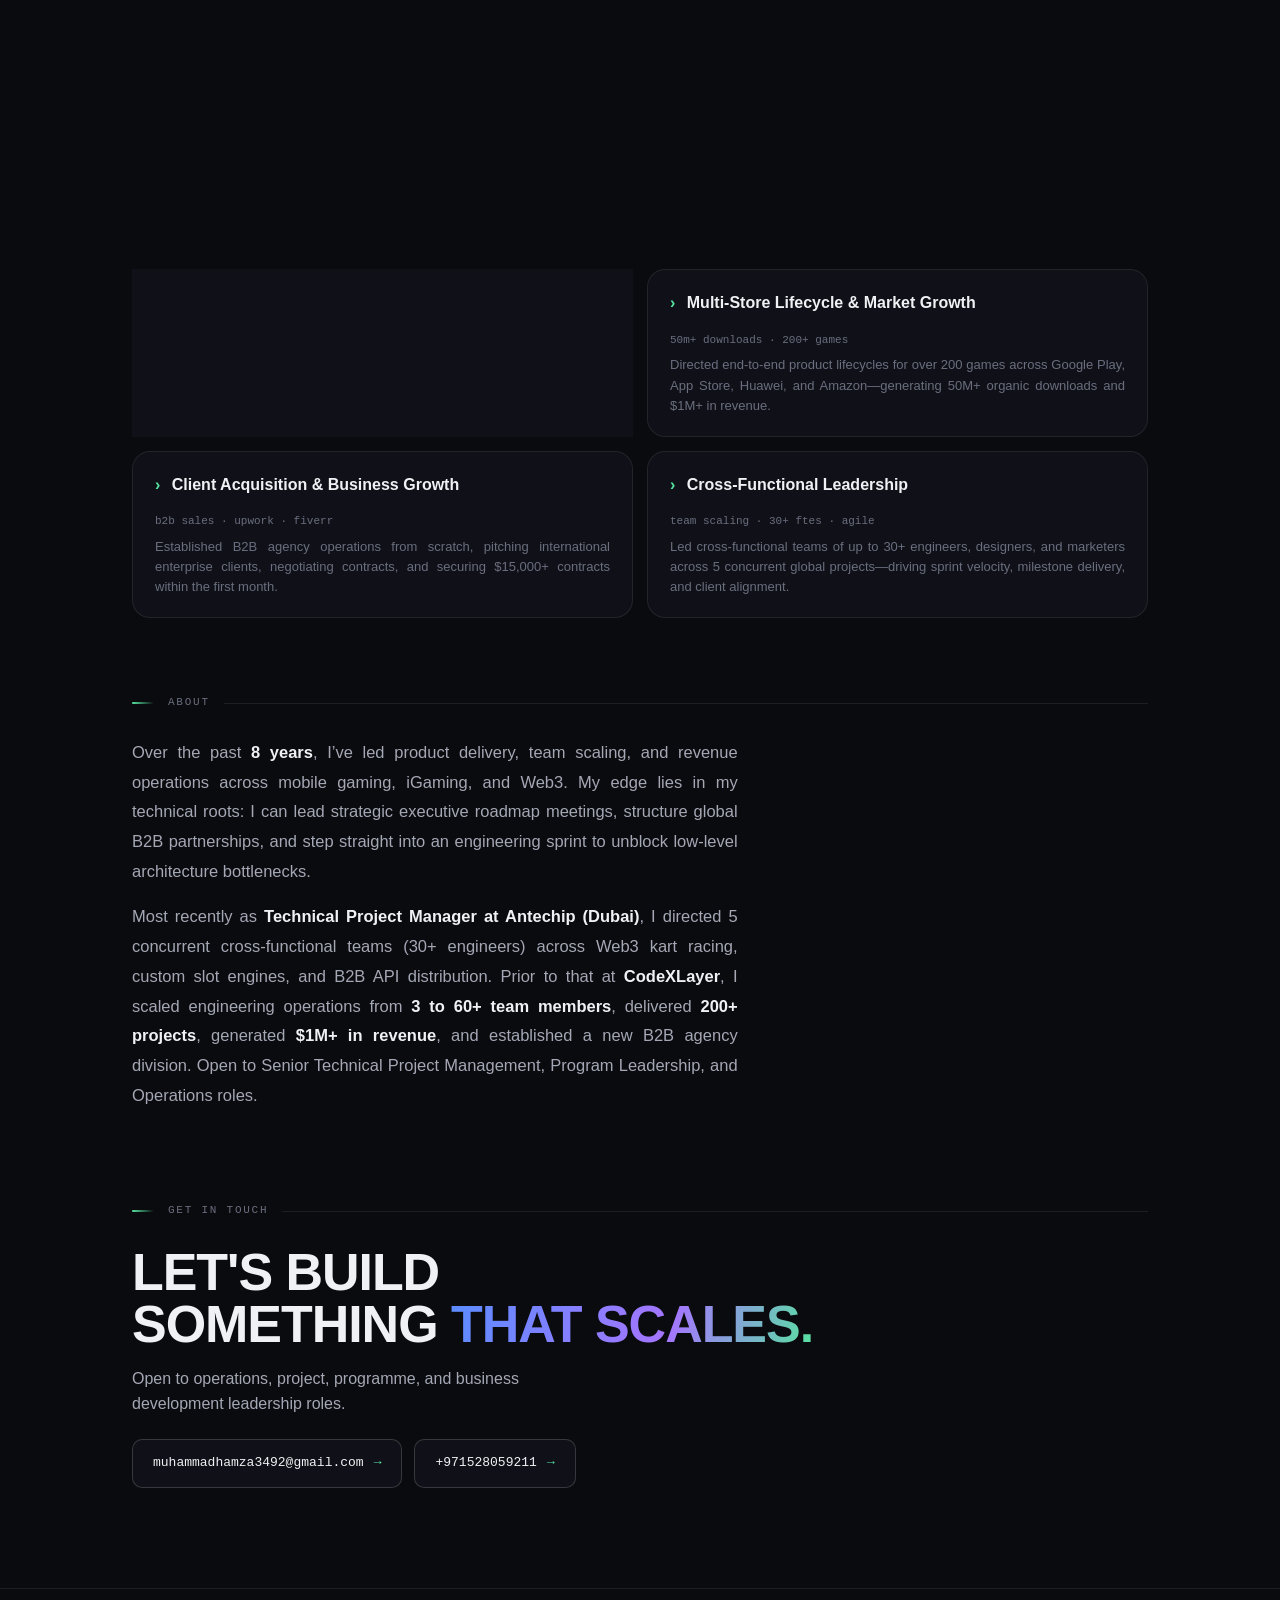
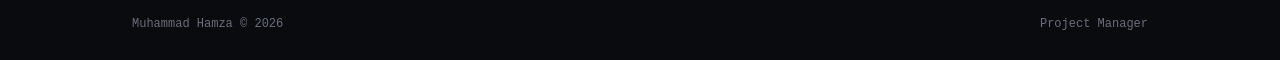
==== commit 10cf0b25: "Add branded MH favicon set for browser and home-screen icons. Uses the portfolio’s dark base with bl" ====
--- a/index.html
+++ b/index.html
@@ -8,7 +8,11 @@
       name="description"
       content="Muhammad Hamza — Lead Full-Stack & Systems Engineer. High-concurrency platforms, B2B APIs, and low-latency client systems."
     />
-    <link rel="stylesheet" href="css/site.css?v=27" />
+    <link rel="icon" href="images/favicon.svg" type="image/svg+xml" />
+    <link rel="icon" href="images/favicon-32.png" type="image/png" sizes="32x32" />
+    <link rel="shortcut icon" href="images/favicon.ico" />
+    <link rel="apple-touch-icon" href="images/apple-touch-icon.png" sizes="180x180" />
+    <link rel="stylesheet" href="css/site.css?v=28" />
   </head>
   <body>
     <div id="progress" data-progress></div>
@@ -119,8 +123,8 @@
       </div>
     </div>
 
-    <script src="js/content.js?v=27"></script>
-    <script src="js/common.js?v=27"></script>
-    <script src="js/hero3d.js?v=27"></script>
+    <script src="js/content.js?v=28"></script>
+    <script src="js/common.js?v=28"></script>
+    <script src="js/hero3d.js?v=28"></script>
   </body>
 </html>
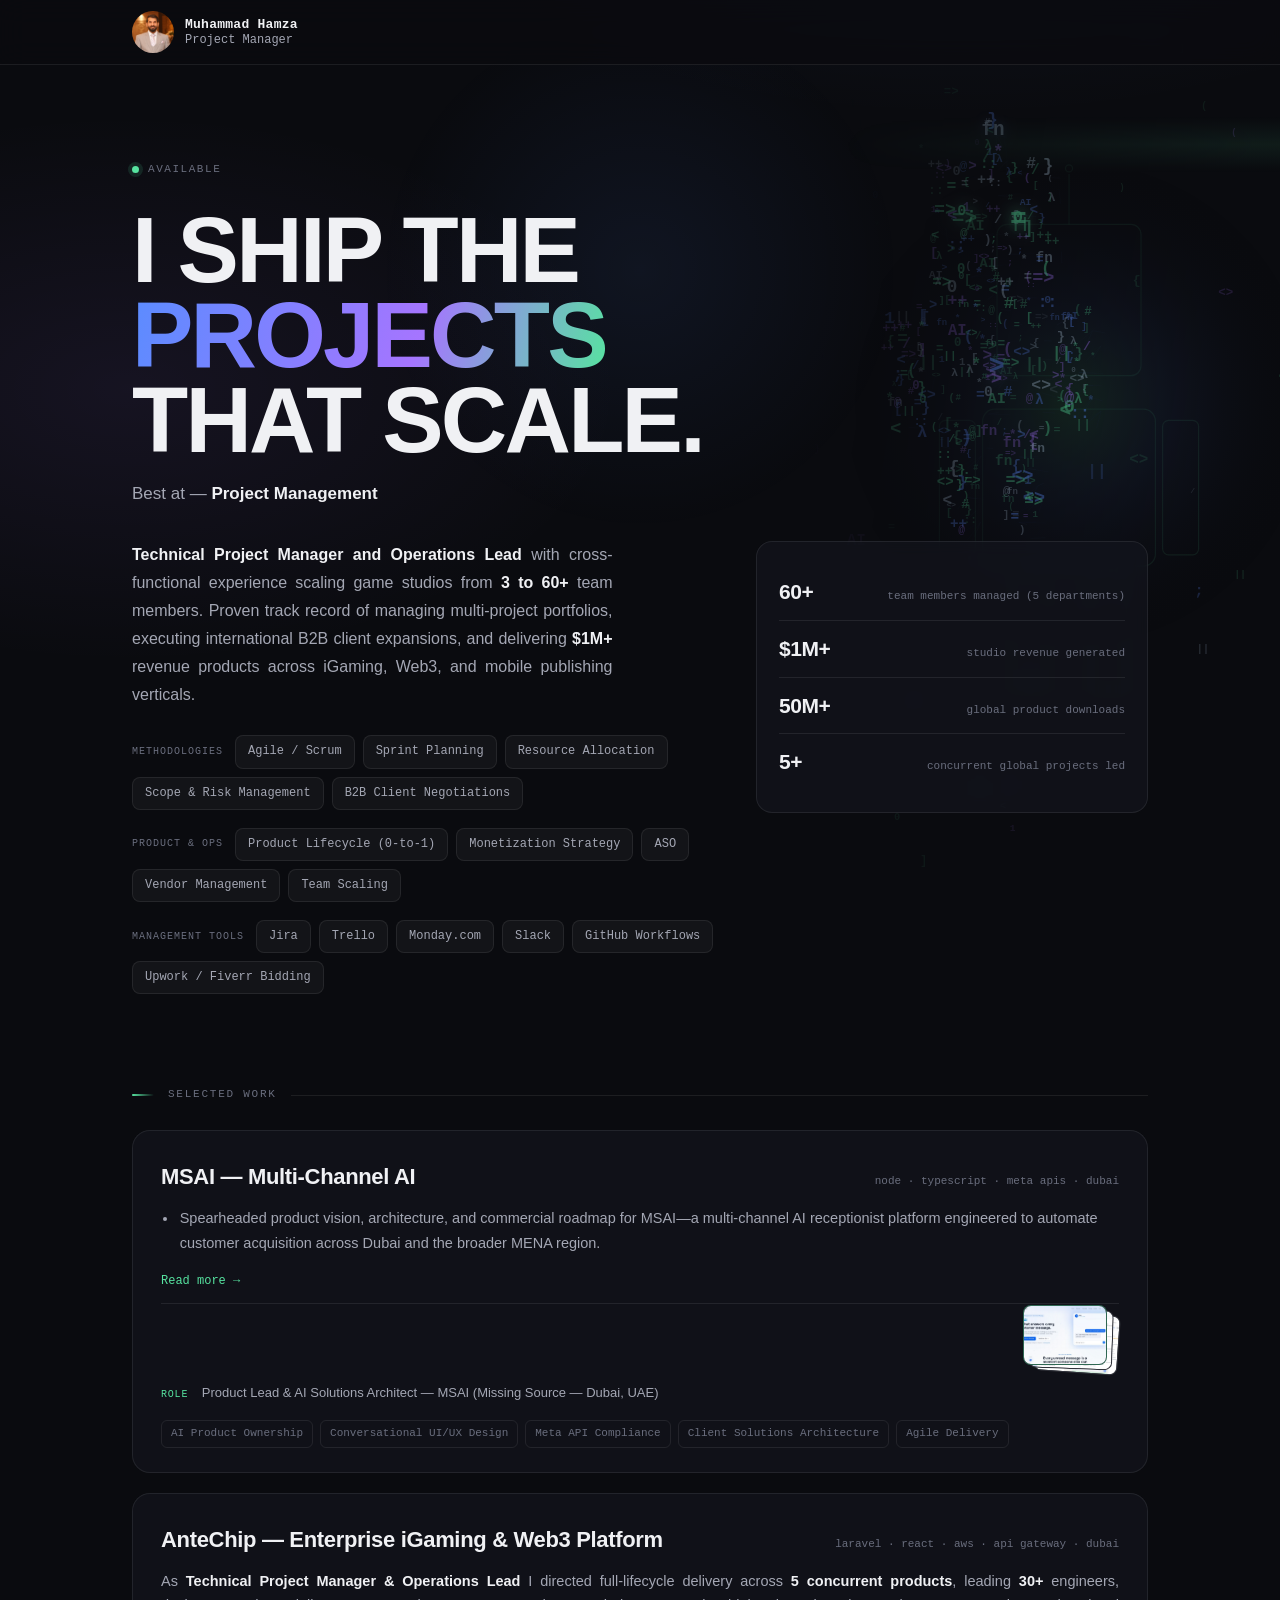
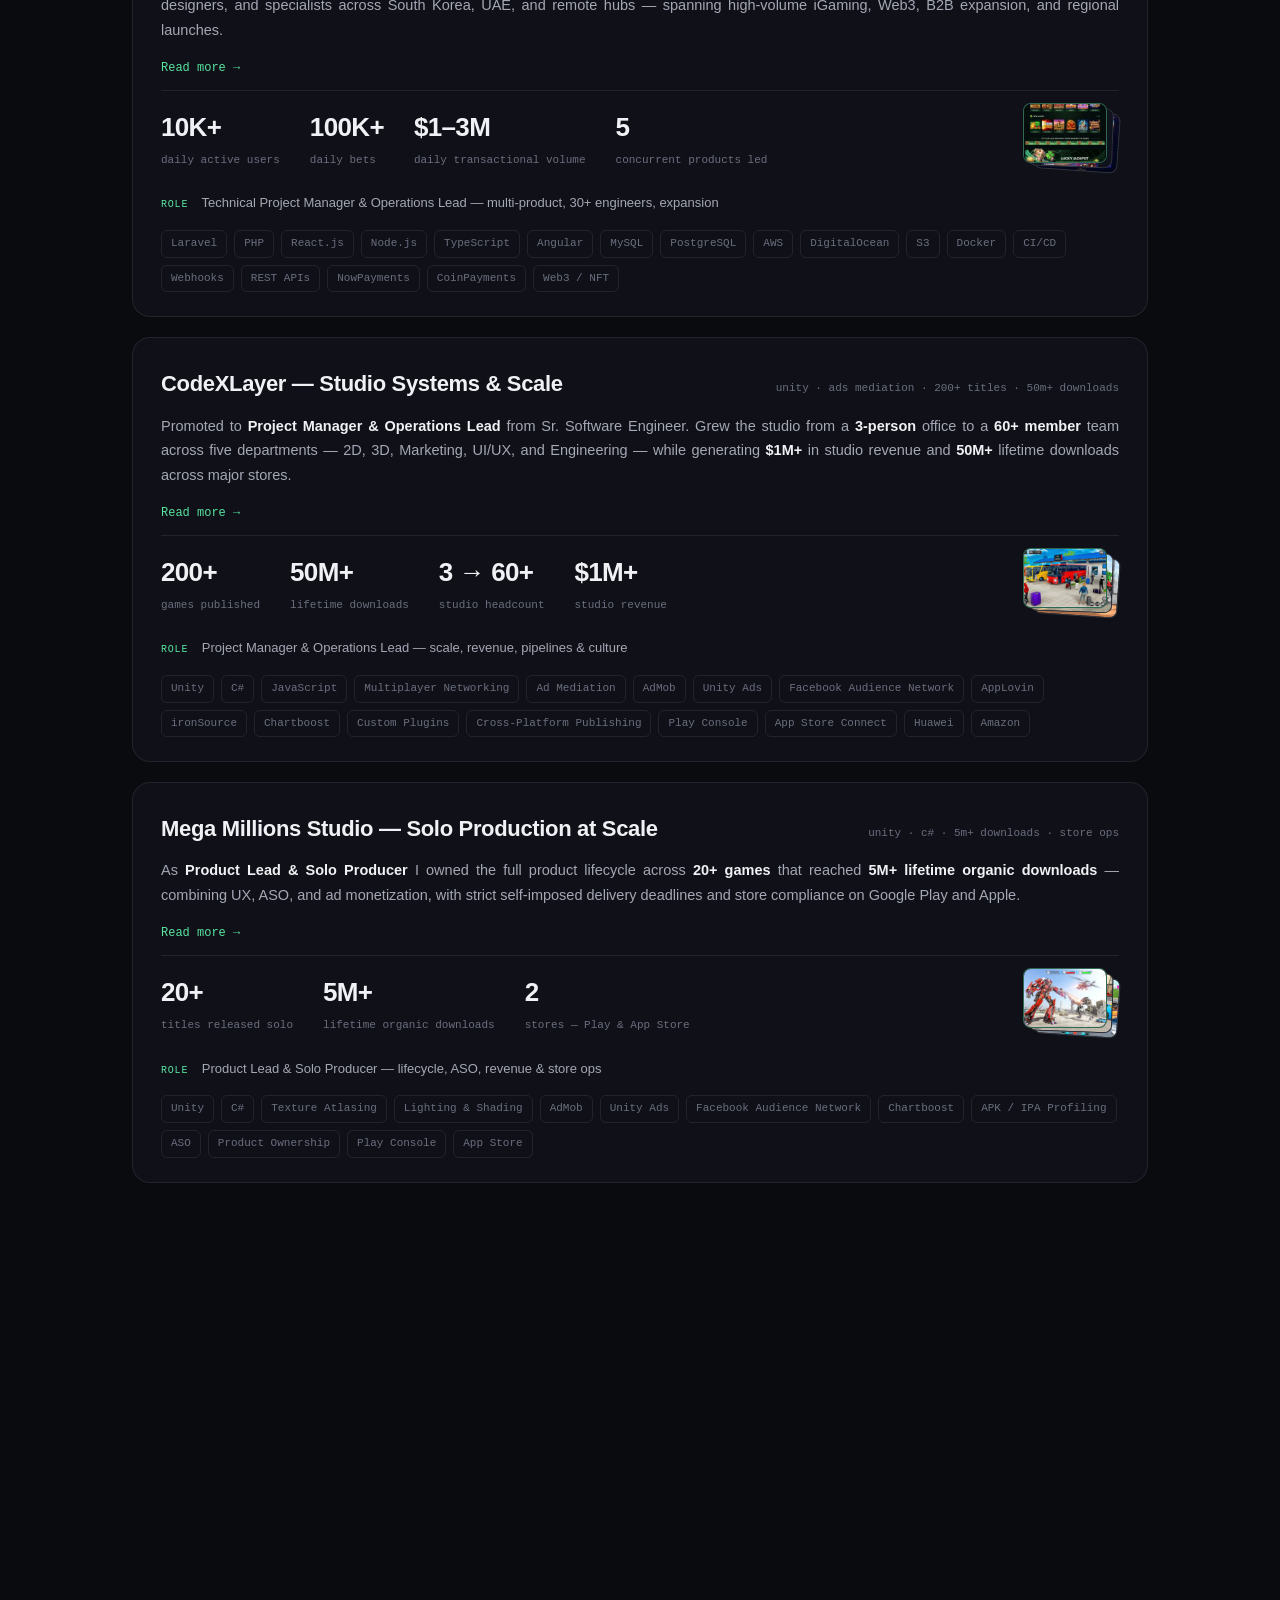
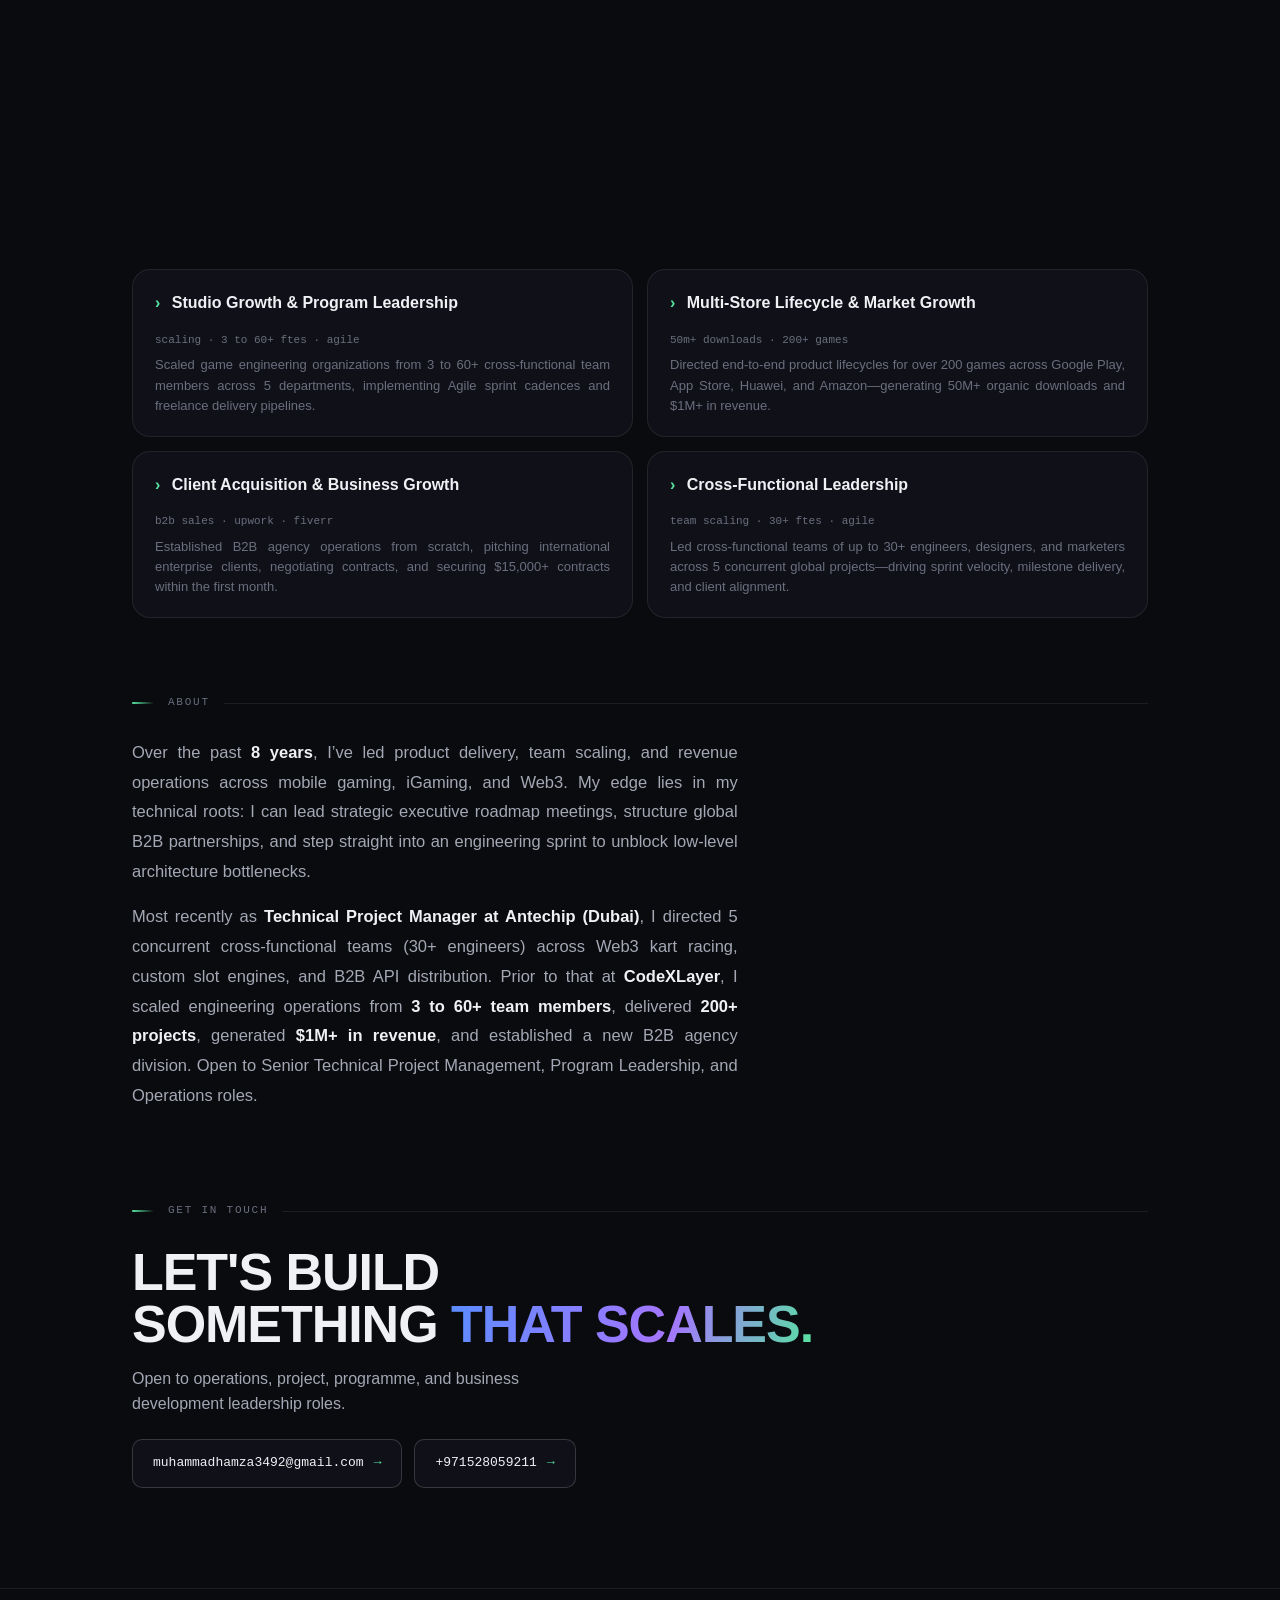
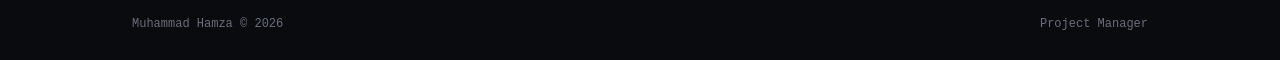
==== commit d7953a6f: "Make the MH favicon a full circle for cleaner browser tabs. Updates SVG/PNG/ICO assets and cache-bus" ====
--- a/index.html
+++ b/index.html
@@ -8,11 +8,11 @@
       name="description"
       content="Muhammad Hamza — Lead Full-Stack & Systems Engineer. High-concurrency platforms, B2B APIs, and low-latency client systems."
     />
-    <link rel="icon" href="images/favicon.svg" type="image/svg+xml" />
-    <link rel="icon" href="images/favicon-32.png" type="image/png" sizes="32x32" />
-    <link rel="shortcut icon" href="images/favicon.ico" />
-    <link rel="apple-touch-icon" href="images/apple-touch-icon.png" sizes="180x180" />
-    <link rel="stylesheet" href="css/site.css?v=28" />
+    <link rel="icon" href="images/favicon.svg?v=29" type="image/svg+xml" />
+    <link rel="icon" href="images/favicon-32.png?v=29" type="image/png" sizes="32x32" />
+    <link rel="shortcut icon" href="images/favicon.ico?v=29" />
+    <link rel="apple-touch-icon" href="images/apple-touch-icon.png?v=29" sizes="180x180" />
+    <link rel="stylesheet" href="css/site.css?v=29" />
   </head>
   <body>
     <div id="progress" data-progress></div>
@@ -123,8 +123,8 @@
       </div>
     </div>
 
-    <script src="js/content.js?v=28"></script>
-    <script src="js/common.js?v=28"></script>
-    <script src="js/hero3d.js?v=28"></script>
+    <script src="js/content.js?v=29"></script>
+    <script src="js/common.js?v=29"></script>
+    <script src="js/hero3d.js?v=29"></script>
   </body>
 </html>
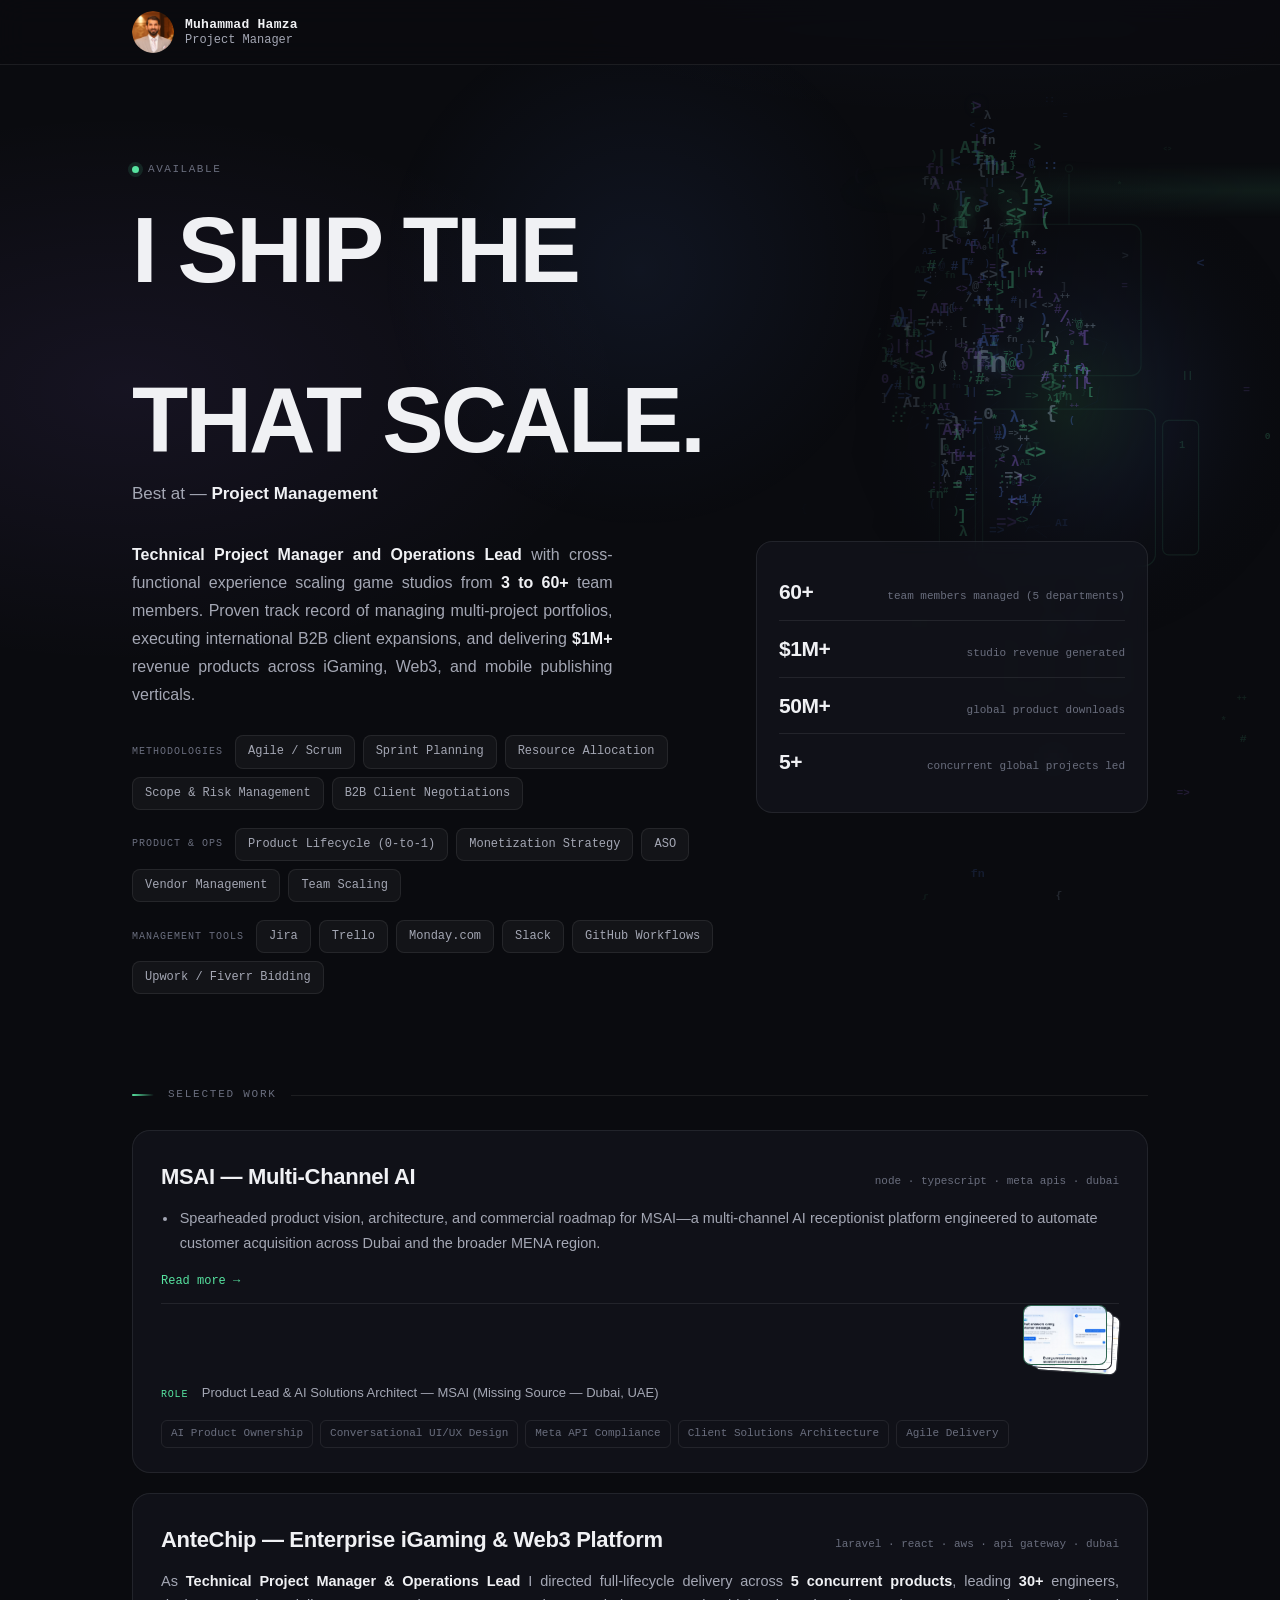
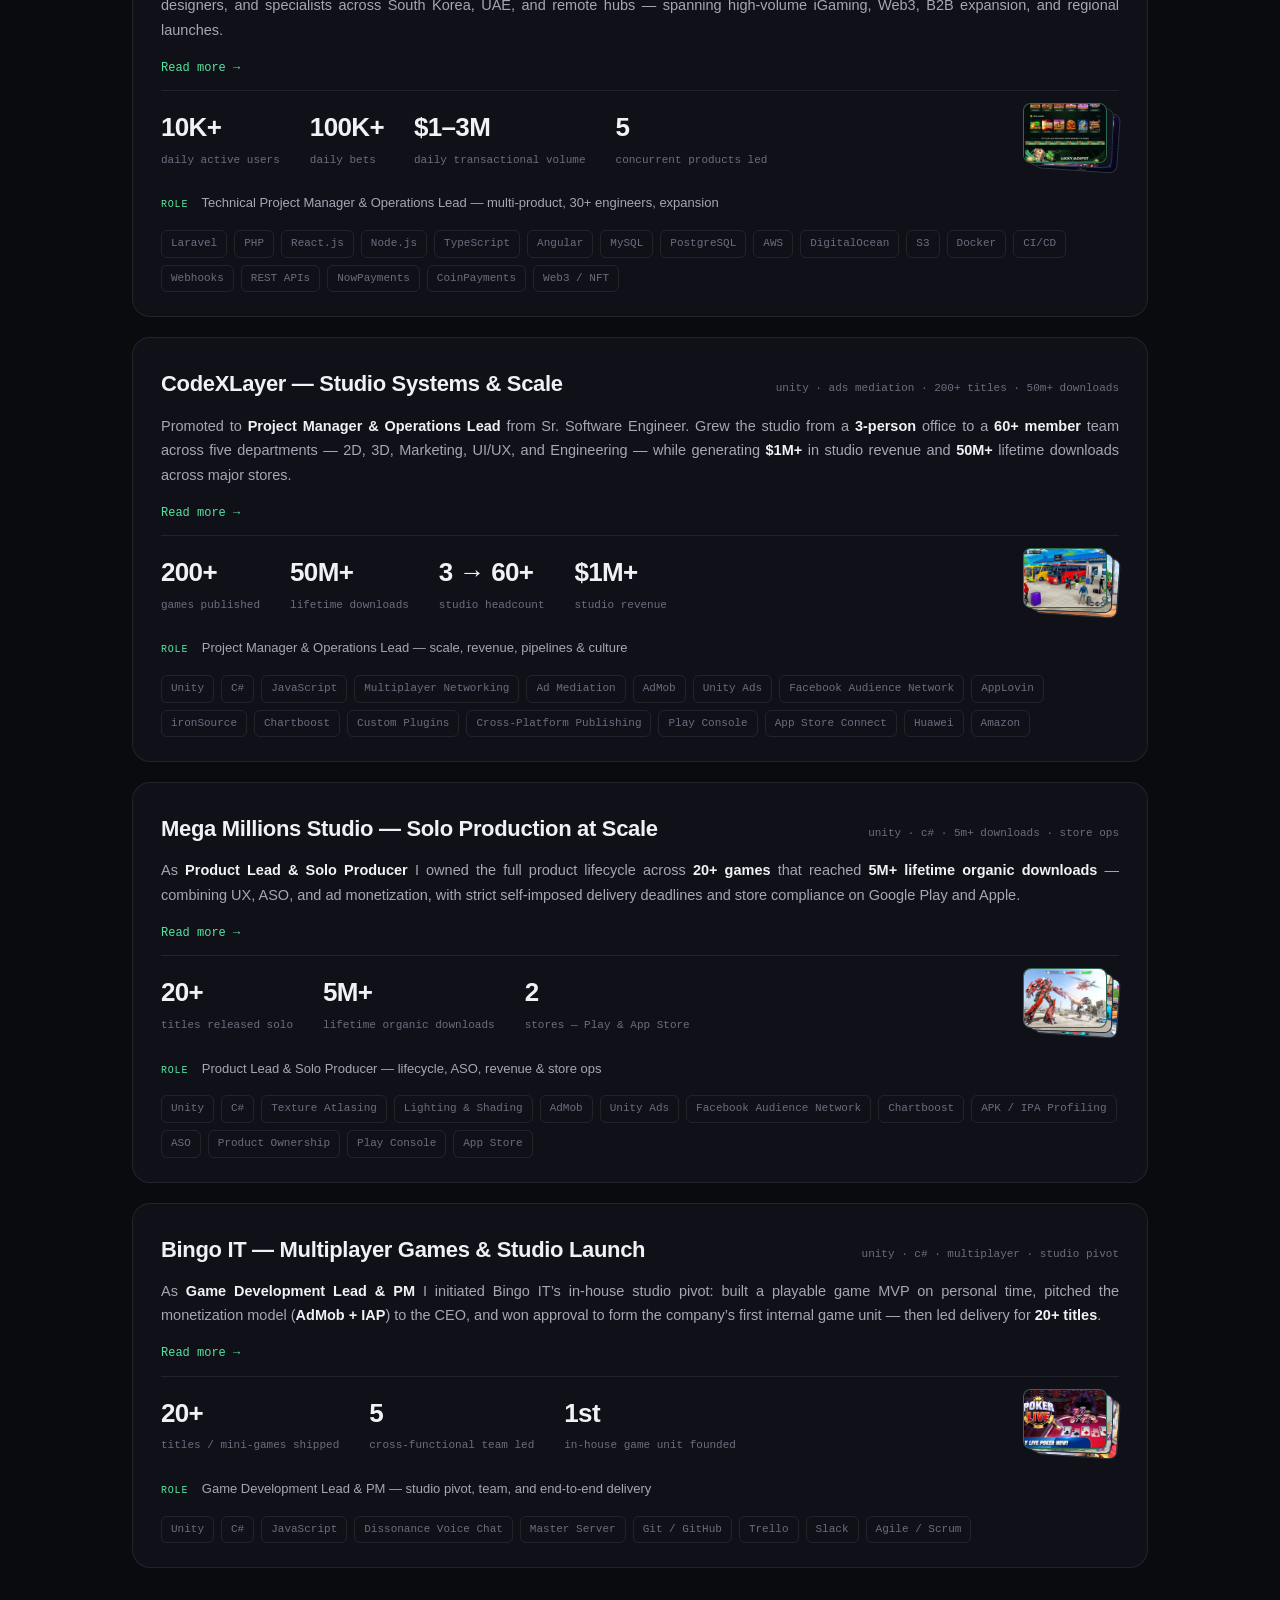
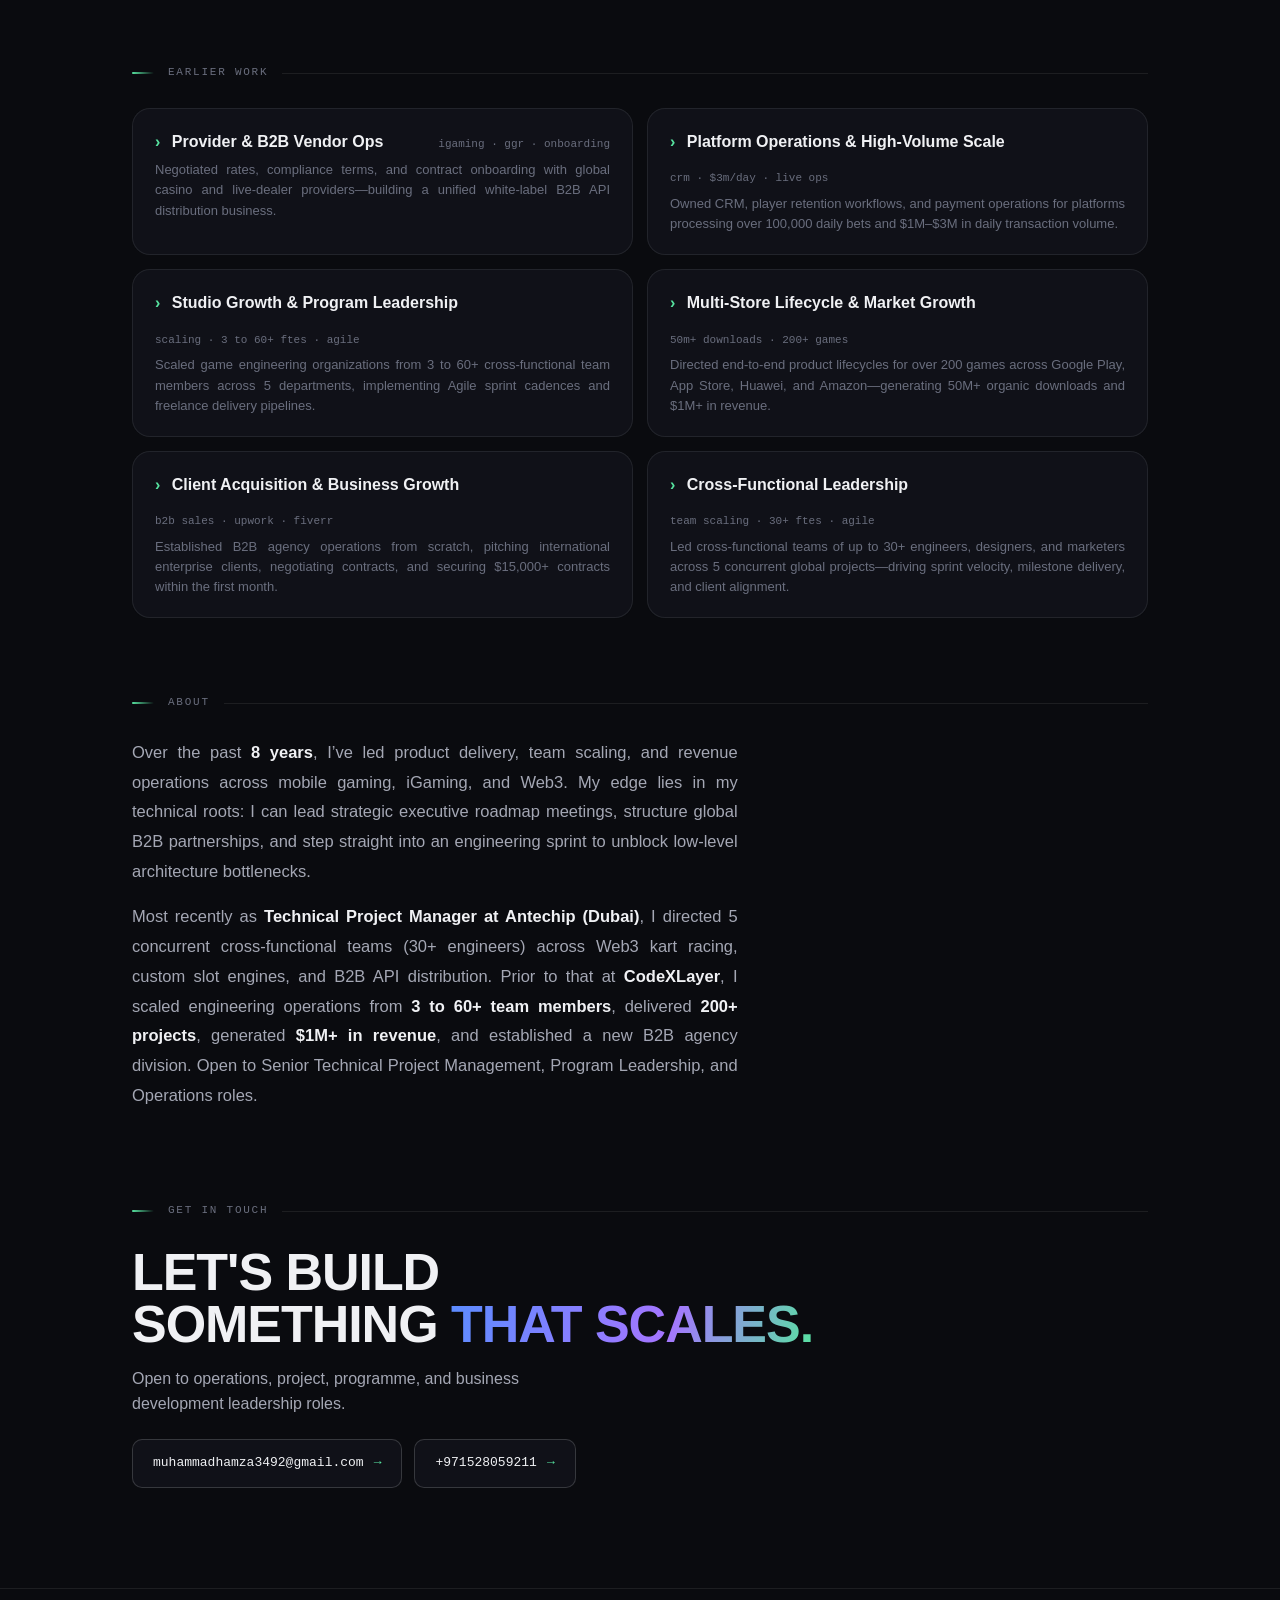
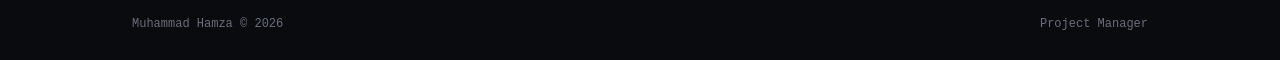
==== commit 828b8c8f: "Update the portfolio profile photo to the new circular headshot. Switch assets to a transparent PNG " ====
--- a/index.html
+++ b/index.html
@@ -8,11 +8,11 @@
       name="description"
       content="Muhammad Hamza — Lead Full-Stack & Systems Engineer. High-concurrency platforms, B2B APIs, and low-latency client systems."
     />
-    <link rel="icon" href="images/favicon.svg?v=29" type="image/svg+xml" />
-    <link rel="icon" href="images/favicon-32.png?v=29" type="image/png" sizes="32x32" />
-    <link rel="shortcut icon" href="images/favicon.ico?v=29" />
-    <link rel="apple-touch-icon" href="images/apple-touch-icon.png?v=29" sizes="180x180" />
-    <link rel="stylesheet" href="css/site.css?v=29" />
+    <link rel="icon" href="images/favicon.svg?v=31" type="image/svg+xml" />
+    <link rel="icon" href="images/favicon-32.png?v=31" type="image/png" sizes="32x32" />
+    <link rel="shortcut icon" href="images/favicon.ico?v=31" />
+    <link rel="apple-touch-icon" href="images/apple-touch-icon.png?v=31" sizes="180x180" />
+    <link rel="stylesheet" href="css/site.css?v=31" />
   </head>
   <body>
     <div id="progress" data-progress></div>
@@ -23,7 +23,7 @@
       <div class="wrap bar">
         <div class="brand">
           <button class="mark" type="button" data-open-intro title="View photo">
-            <img src="images/hamza.jpg" alt="Muhammad Hamza" />
+            <img src="images/hamza.png?v=31" alt="Muhammad Hamza" />
           </button>
           <div class="who">
             <b data-bind="name">Muhammad Hamza</b>
@@ -93,7 +93,7 @@
     <div class="overlay" data-intro>
       <div class="modal">
         <button class="modal-close" type="button" data-close-intro>✕</button>
-        <img src="images/hamza.jpg" alt="Muhammad Hamza" />
+        <img src="images/hamza.png?v=31" alt="Muhammad Hamza" />
       </div>
     </div>
 
@@ -123,8 +123,8 @@
       </div>
     </div>
 
-    <script src="js/content.js?v=29"></script>
-    <script src="js/common.js?v=29"></script>
-    <script src="js/hero3d.js?v=29"></script>
+    <script src="js/content.js?v=31"></script>
+    <script src="js/common.js?v=31"></script>
+    <script src="js/hero3d.js?v=31"></script>
   </body>
 </html>
--- a/css/site.css
+++ b/css/site.css
@@ -139,8 +139,7 @@
   width: 100%;
   height: 100%;
   object-fit: cover;
-  object-position: center 12%;
-  transform: scale(1.68) translateY(-4%);
+  object-position: center;
   display: block;
 }
 .mark:hover { box-shadow: 0 0 0 2.5px var(--accent); }
@@ -207,8 +206,7 @@
   width: 100%;
   height: 100%;
   object-fit: cover;
-  object-position: center 10%;
-  transform: scale(1.7) translateY(-4%);
+  object-position: center;
   display: block;
 }
 .hero-photo:hover { box-shadow: 0 0 0 3px var(--accent), 0 24px 60px rgba(0, 0, 0, 0.35); }
@@ -793,8 +791,7 @@
   aspect-ratio: 1;
   display: block;
   object-fit: cover;
-  object-position: center 10%;
-  transform: scale(1.65) translateY(-4%);
+  object-position: center;
 }
 .modal-close {
   position: absolute;
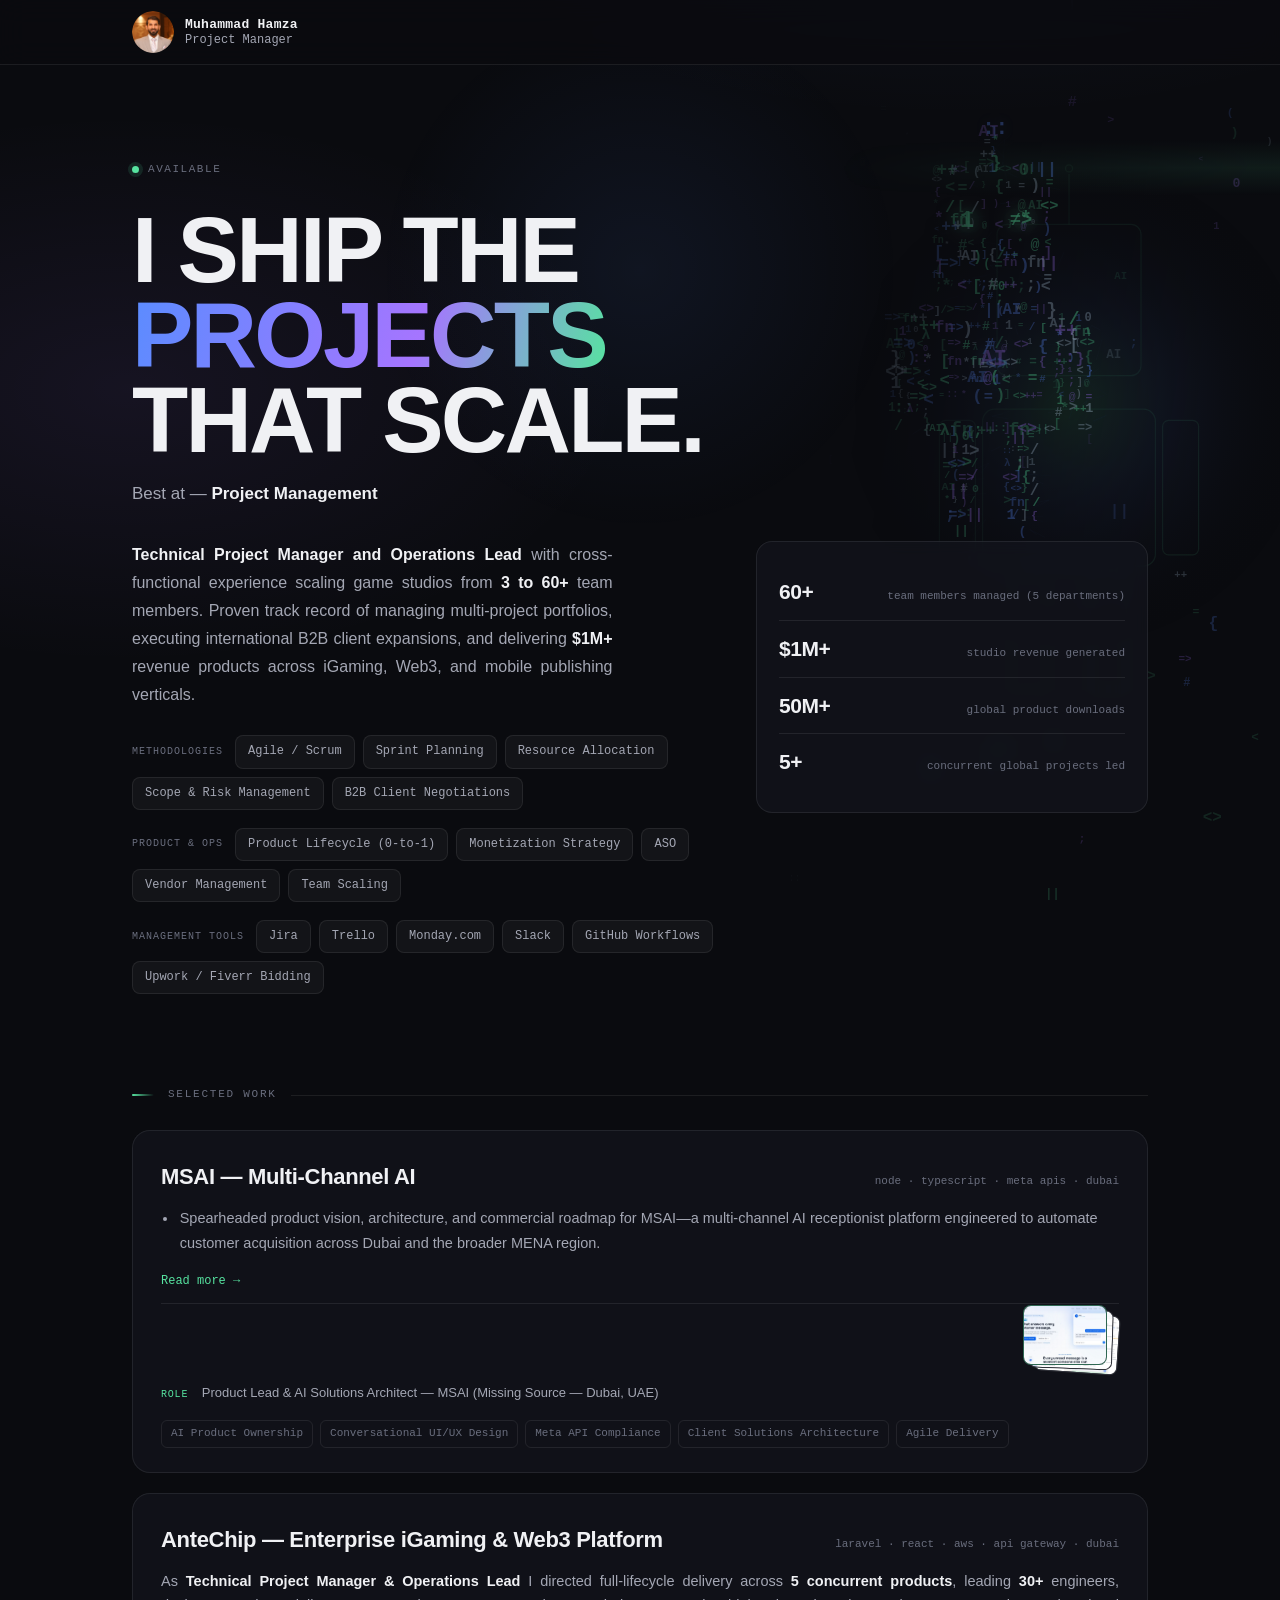
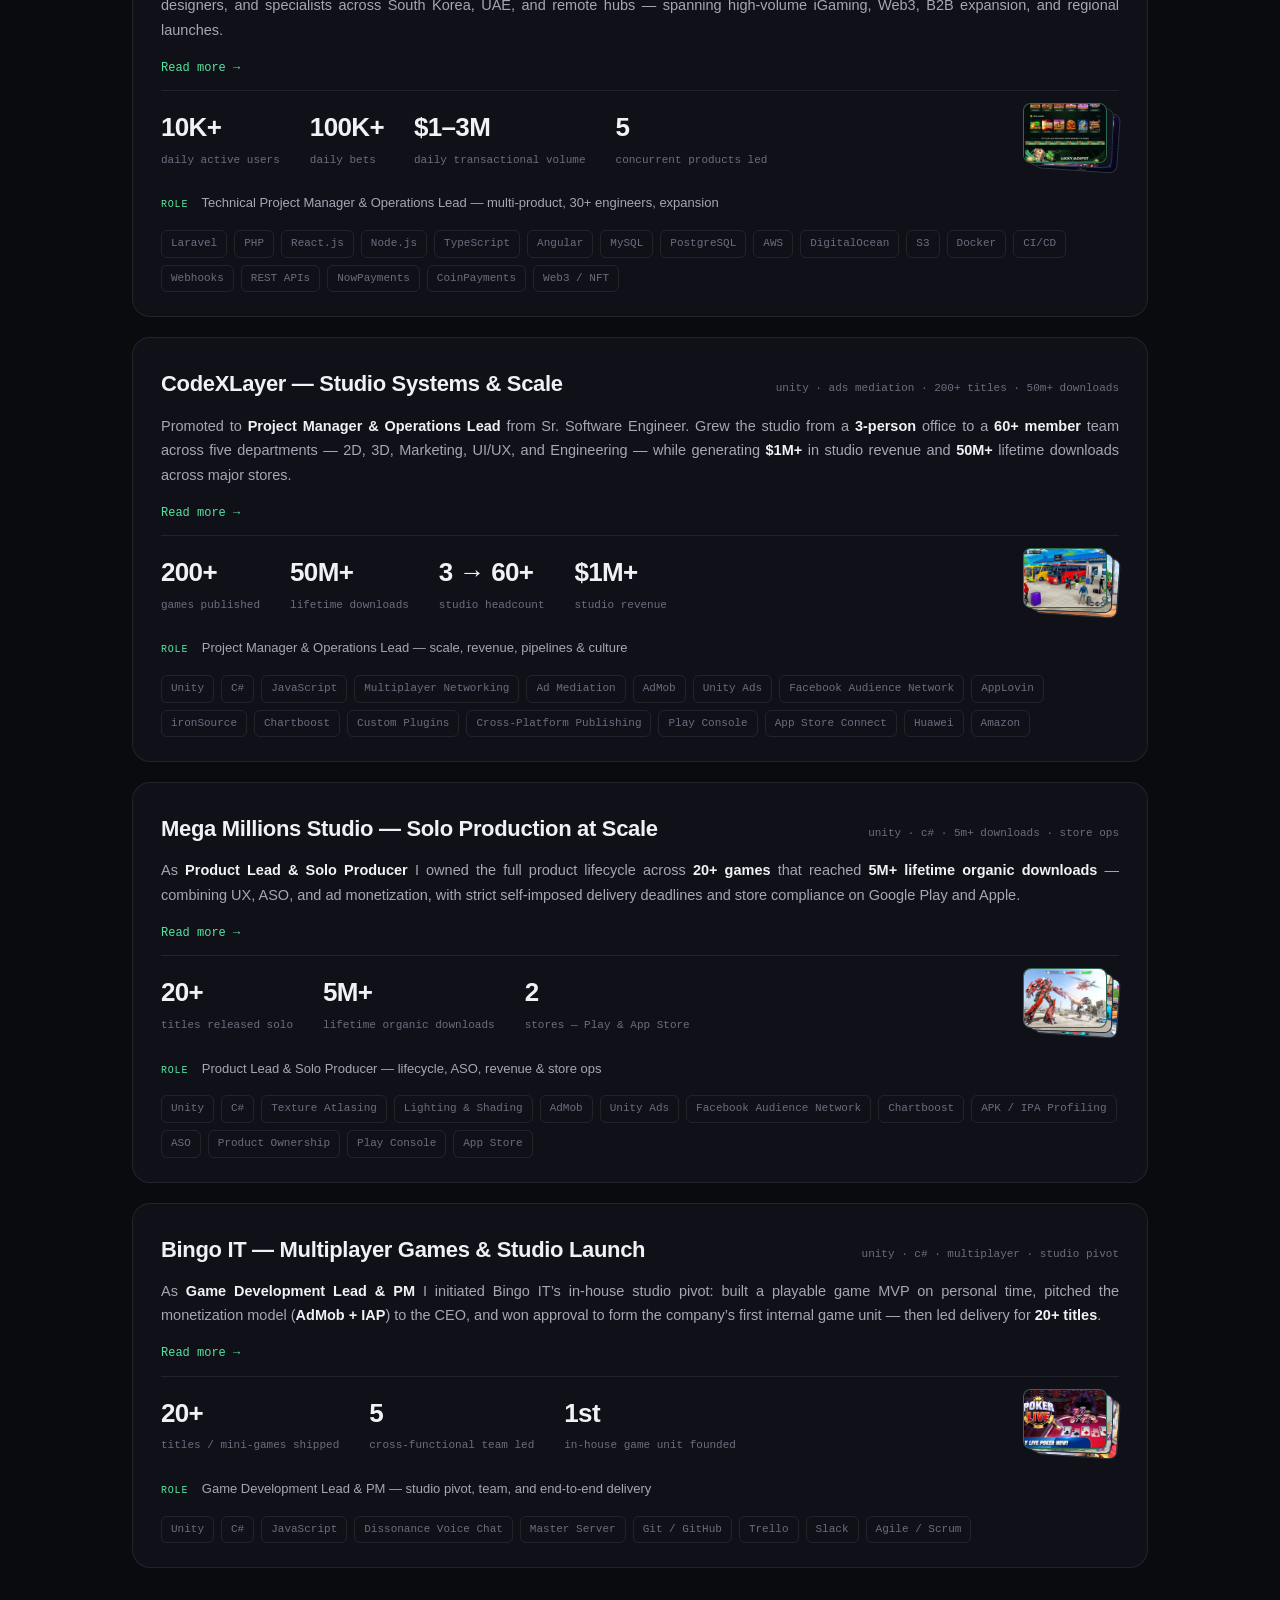
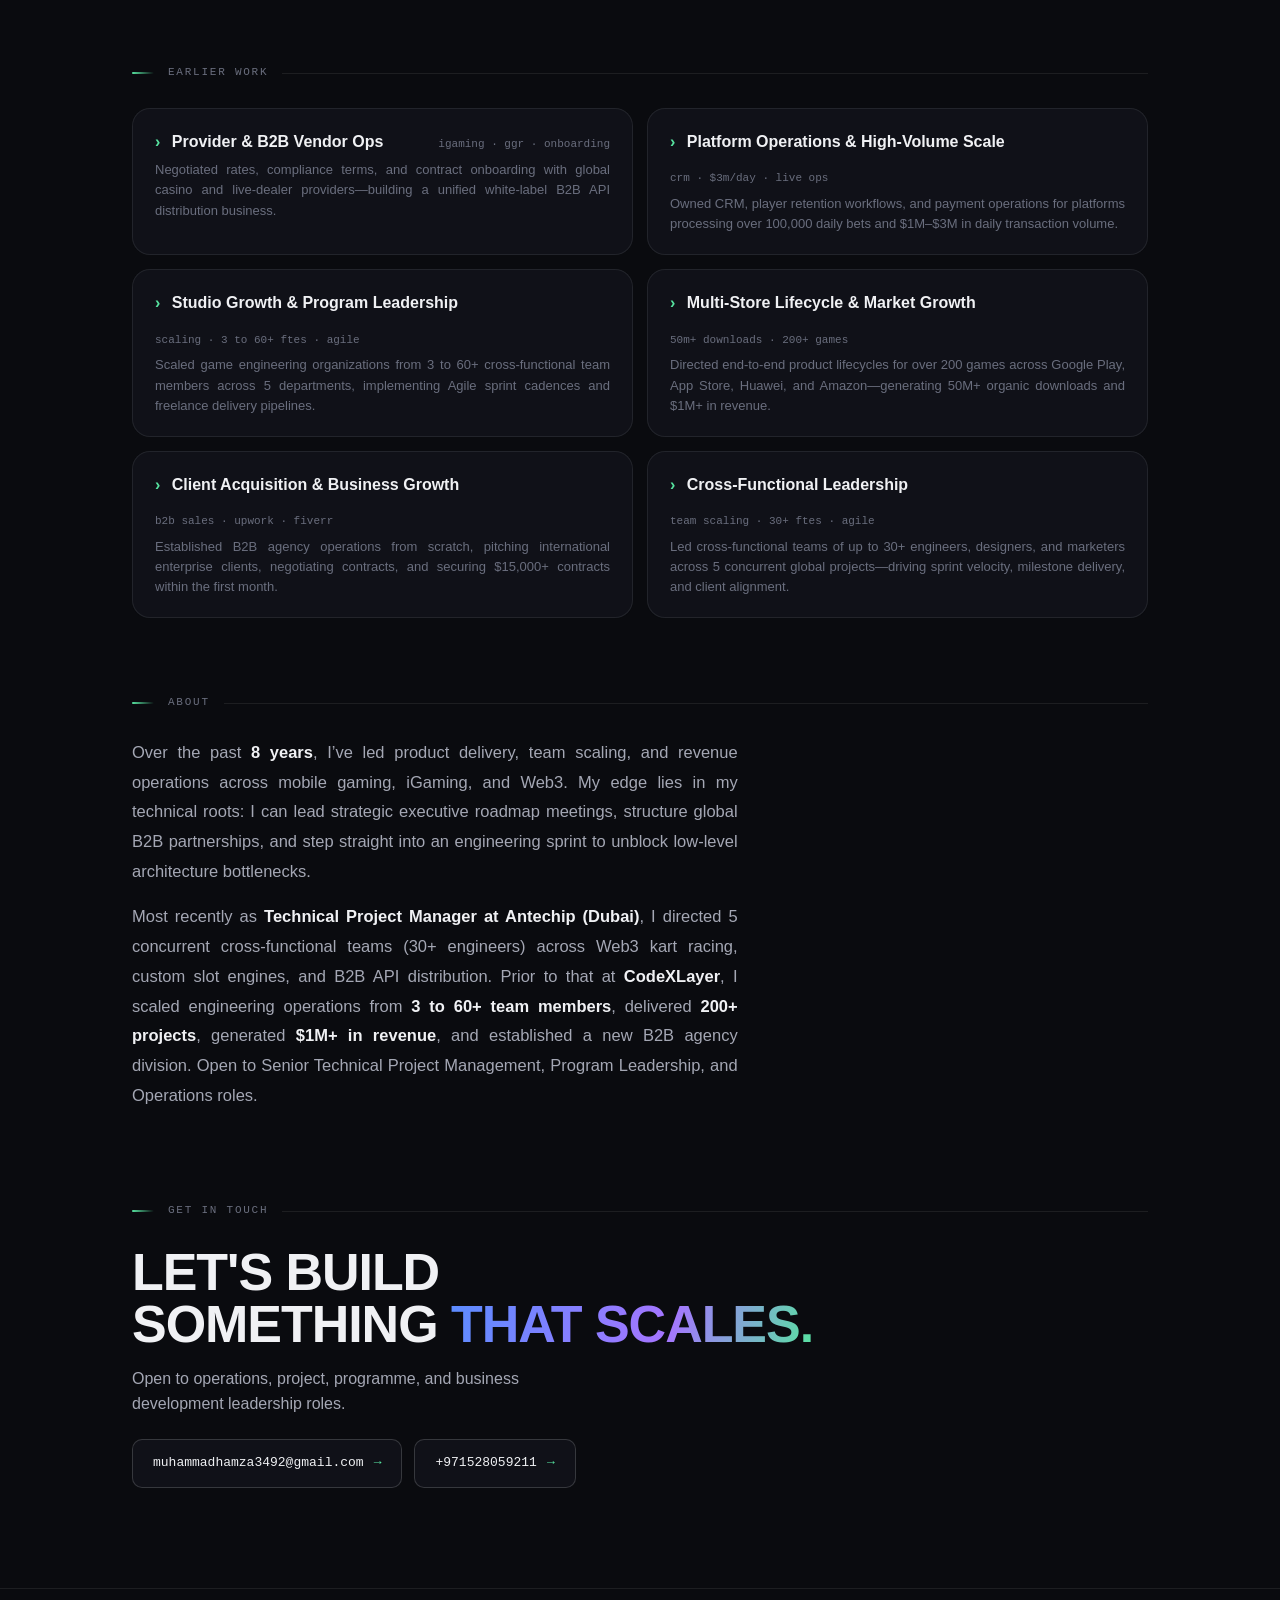
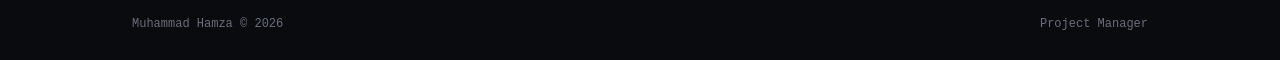
==== commit 94b0c1c6: "Set the browser tab title to Muhammad Hamza - Portfolio. Keeps SE and PM pages aligned with the same" ====
--- a/index.html
+++ b/index.html
@@ -3,7 +3,7 @@
   <head>
     <meta charset="UTF-8" />
     <meta name="viewport" content="width=device-width, initial-scale=1.0" />
-    <title>Muhammad Hamza — Lead Full-Stack &amp; Systems Engineer</title>
+    <title>Muhammad Hamza - Portfolio</title>
     <meta
       name="description"
       content="Muhammad Hamza — Lead Full-Stack & Systems Engineer. High-concurrency platforms, B2B APIs, and low-latency client systems."
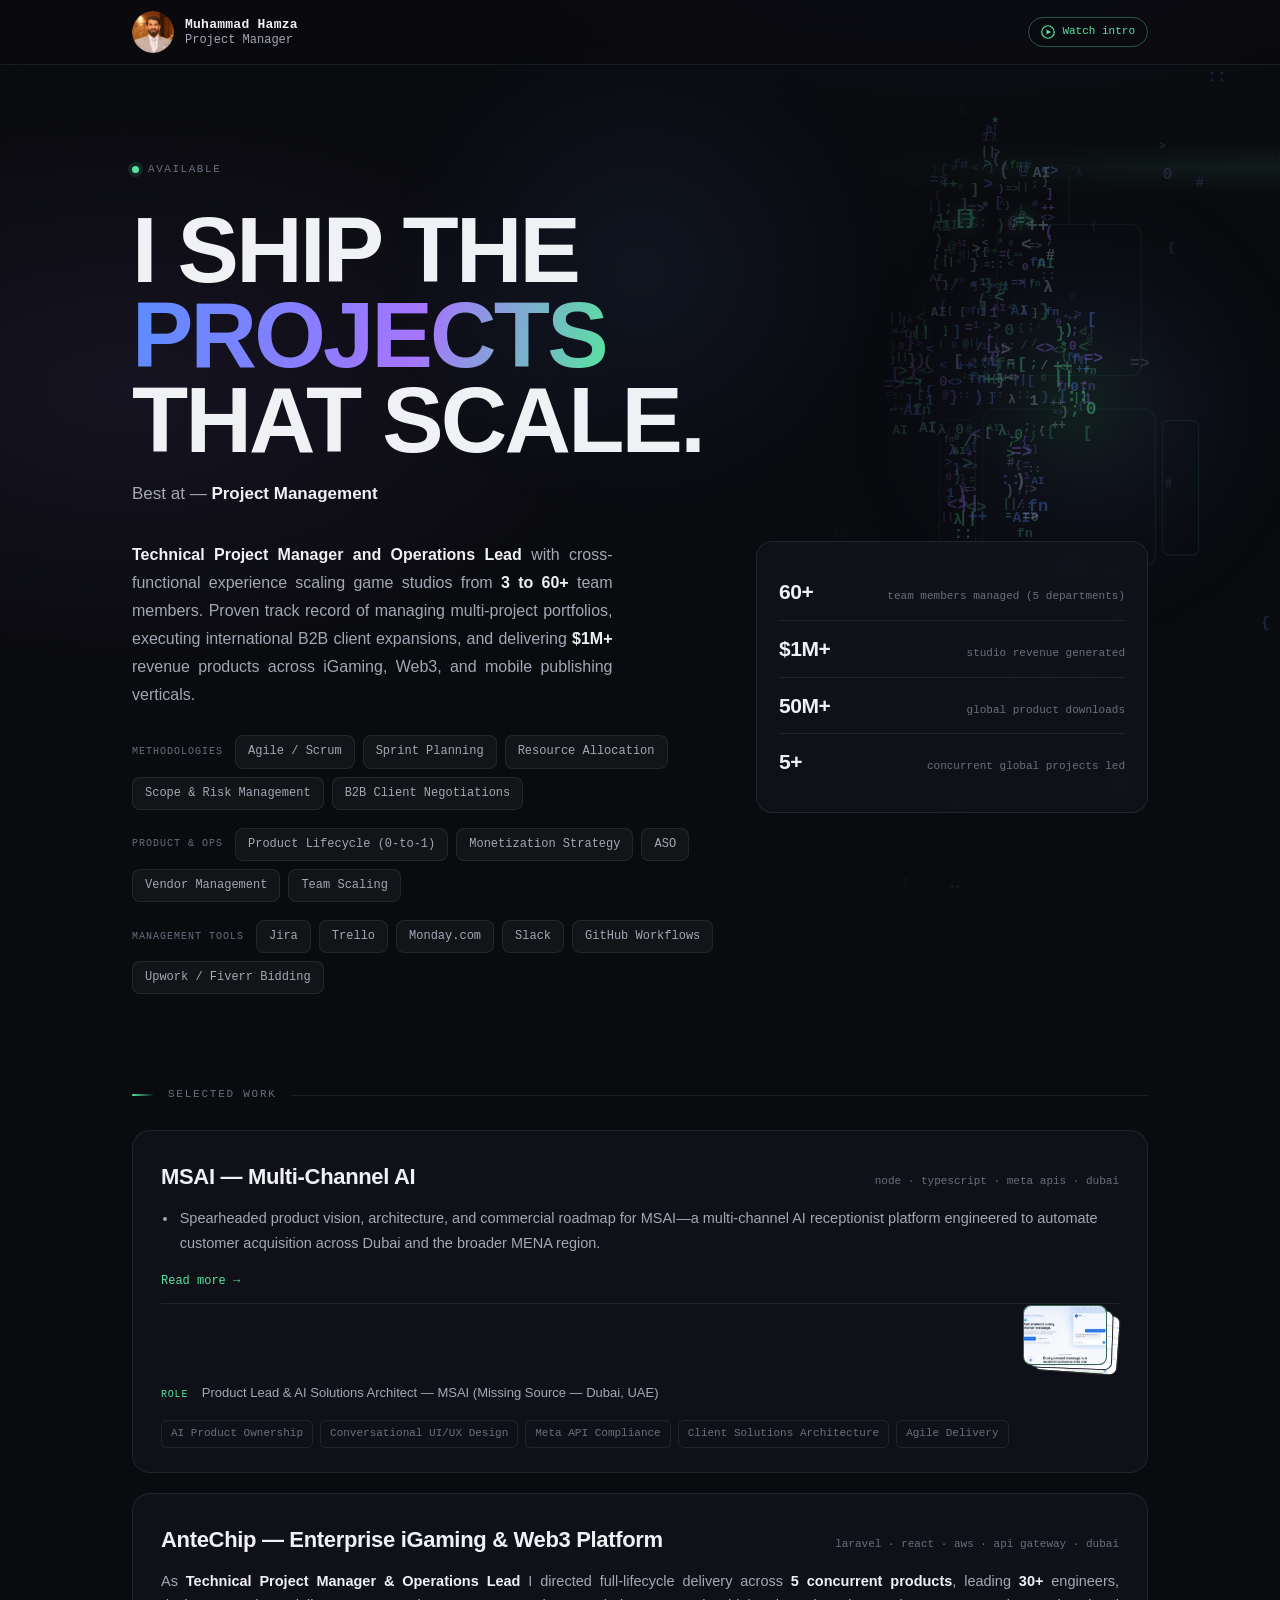
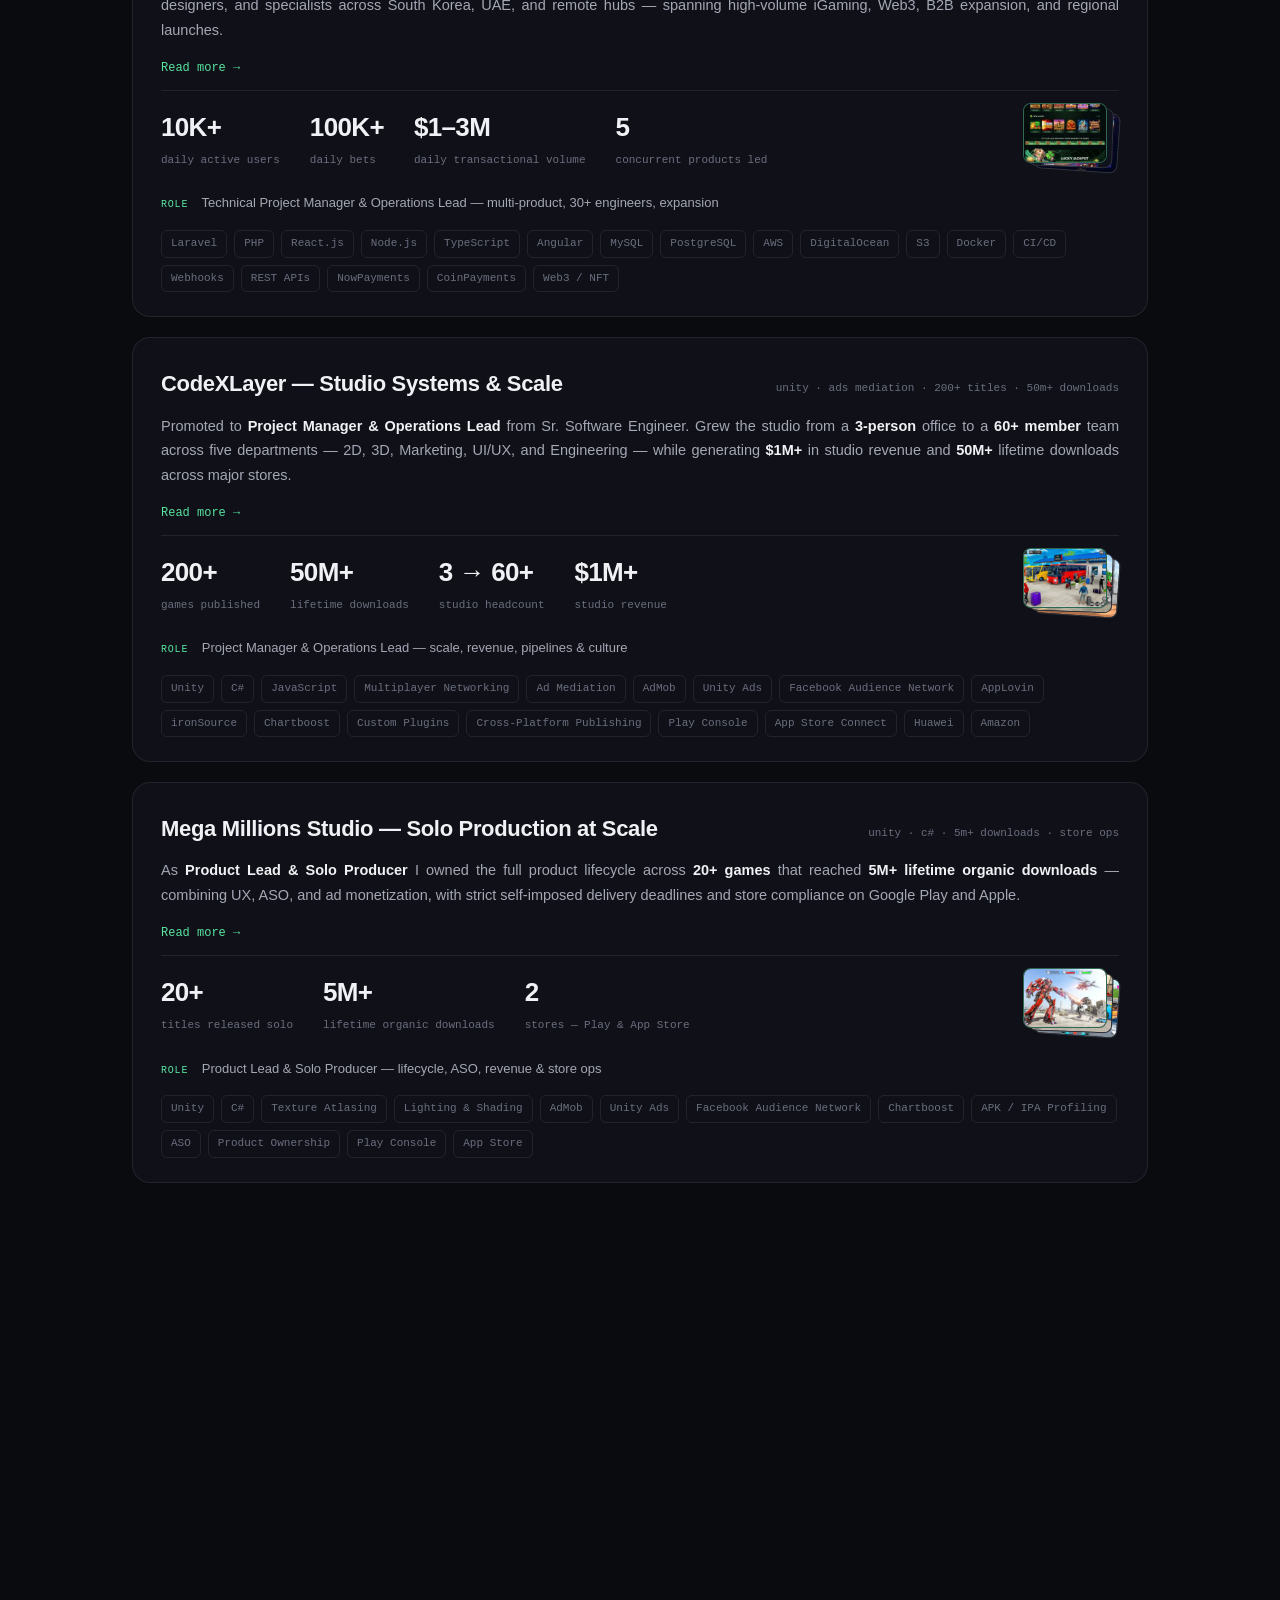
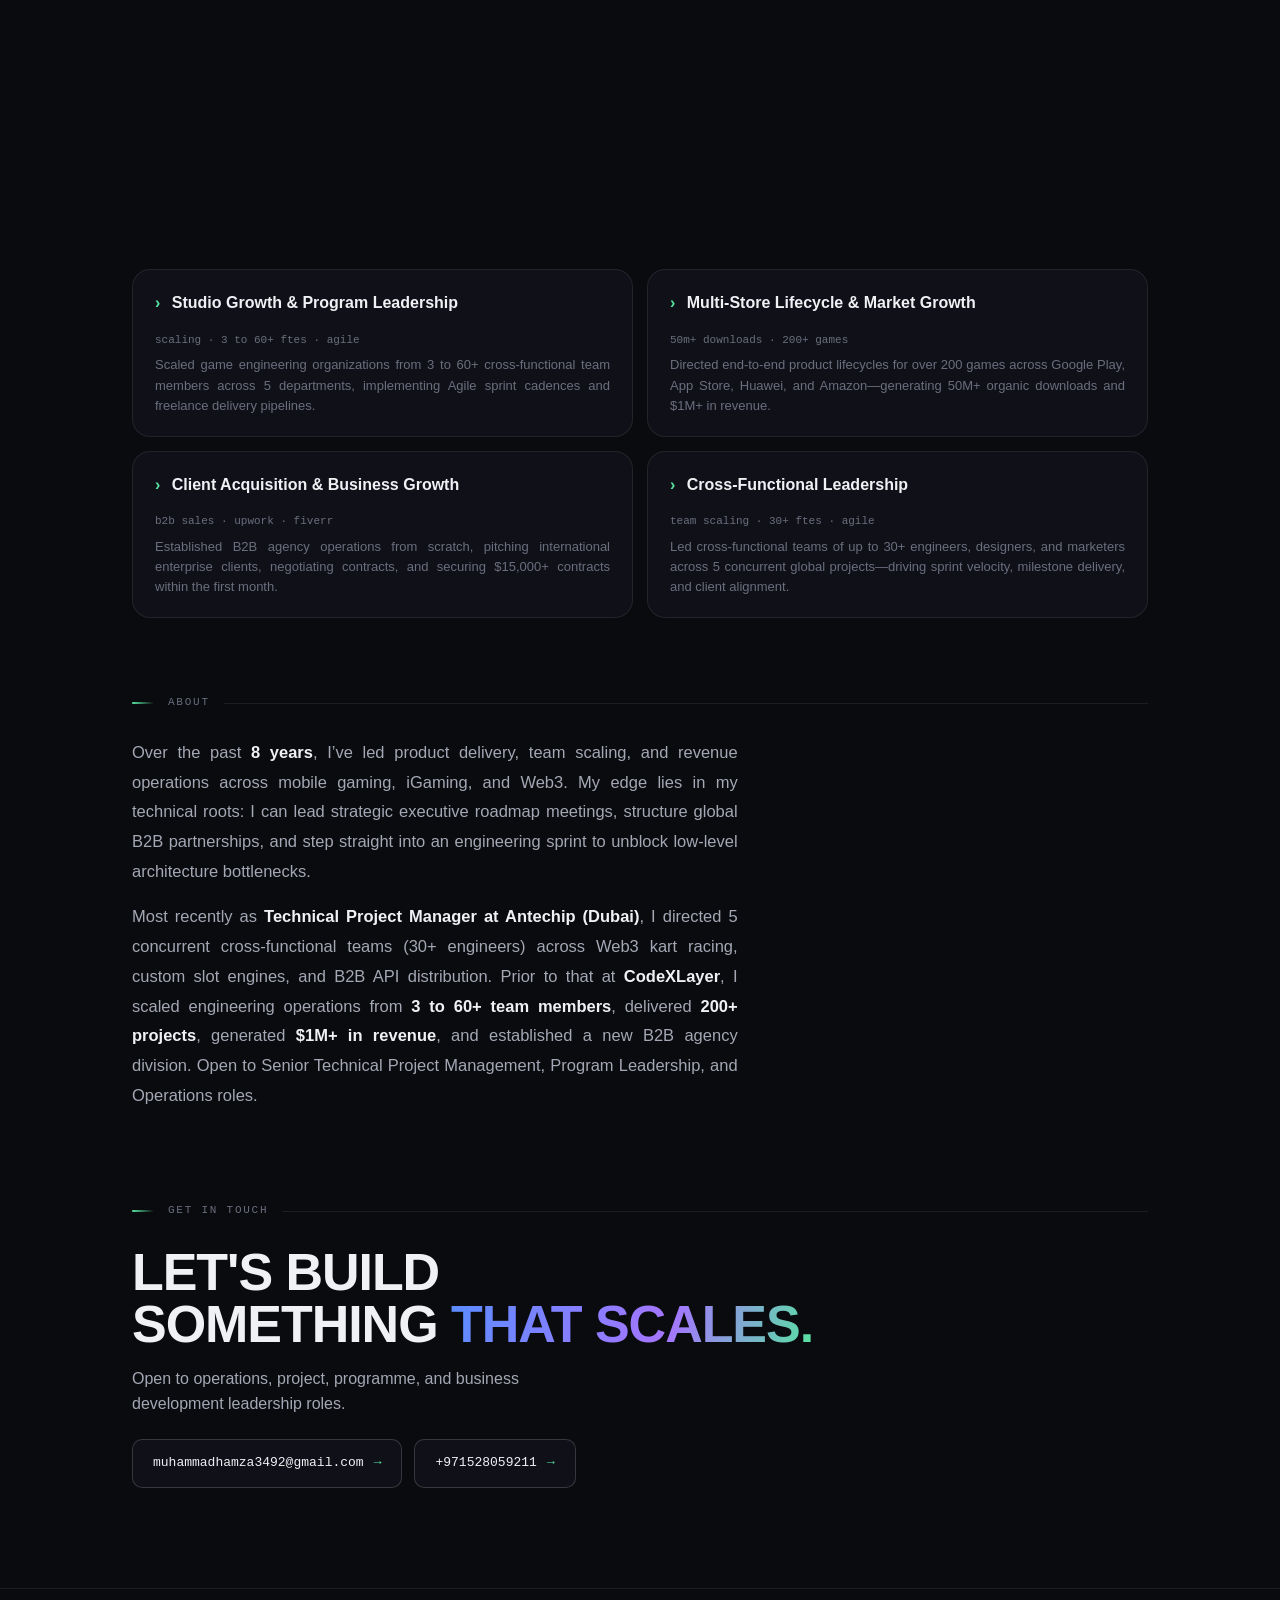
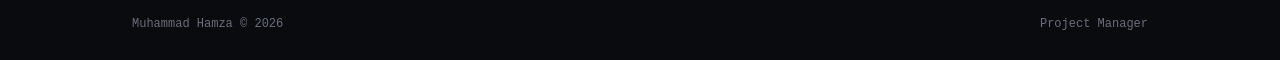
==== commit 3f6e5d18: "Restore PM Watch intro button with centered intro video popup. Co-authored-by: Cursor <cursoragent@c" ====
--- a/index.html
+++ b/index.html
@@ -12,7 +12,7 @@
     <link rel="icon" href="images/favicon-32.png?v=31" type="image/png" sizes="32x32" />
     <link rel="shortcut icon" href="images/favicon.ico?v=31" />
     <link rel="apple-touch-icon" href="images/apple-touch-icon.png?v=31" sizes="180x180" />
-    <link rel="stylesheet" href="css/site.css?v=31" />
+    <link rel="stylesheet" href="css/site.css?v=34" />
   </head>
   <body>
     <div id="progress" data-progress></div>
@@ -35,6 +35,13 @@
             <button type="button" data-voice-btn="engineer">SE</button>
             <button type="button" data-voice-btn="pm">PM</button>
           </div>
+          <button class="intro-btn" type="button" data-open-video>
+            <svg width="14" height="14" viewBox="0 0 14 14" fill="none">
+              <circle cx="7" cy="7" r="6.25" stroke="currentColor" stroke-width="1.2" />
+              <polygon points="5.5,4.5 10,7 5.5,9.5" fill="currentColor" />
+            </svg>
+            Watch intro
+          </button>
         </div>
       </div>
     </header>
@@ -97,6 +104,24 @@
       </div>
     </div>
 
+    <div class="overlay" data-video-overlay>
+      <div class="video-modal" role="dialog" aria-label="Intro video">
+        <button class="modal-close" type="button" data-close-video aria-label="Close">✕</button>
+        <video
+          data-intro-video
+          src="PM/Video/intro.mp4?v=1"
+          poster="PM/Video/intro-poster.jpg?v=1"
+          preload="none"
+          playsinline
+        ></video>
+        <button class="video-play" type="button" data-video-play aria-label="Play intro video">
+          <svg width="28" height="28" viewBox="0 0 28 28" fill="none">
+            <polygon points="10,7 22,14 10,21" fill="currentColor" />
+          </svg>
+        </button>
+      </div>
+    </div>
+
     <div class="lb-overlay" id="lb-overlay" hidden>
       <div class="lb-box">
         <div class="lb-head">
@@ -124,7 +149,7 @@
     </div>
 
     <script src="js/content.js?v=31"></script>
-    <script src="js/common.js?v=31"></script>
+    <script src="js/common.js?v=34"></script>
     <script src="js/hero3d.js?v=31"></script>
   </body>
 </html>
--- a/css/site.css
+++ b/css/site.css
@@ -146,7 +146,8 @@
 .who { font-family: var(--mono); font-size: 12px; color: var(--text-2); line-height: 1.2; }
 .who b { display: block; color: var(--text); font-size: 13px; font-weight: 600; letter-spacing: 0.02em; }
 
-.actions { display: none; }
+.actions { display: none; align-items: center; gap: 10px; }
+html[data-voice="pm"] .actions { display: flex; }
 .toggle {
   display: none;
 }
@@ -808,6 +809,45 @@
 }
 .modal-close:hover { border-color: rgba(255, 80, 80, 0.4); color: #ff6060; }
 
+.video-modal {
+  position: relative;
+  height: min(86vh, 820px);
+  aspect-ratio: 9 / 16;
+  max-width: 92vw;
+  background: #000;
+  border-radius: 18px;
+  overflow: hidden;
+  border: 0.5px solid rgba(87, 227, 160, 0.25);
+  box-shadow: 0 32px 80px rgba(0, 0, 0, 0.6);
+}
+.video-modal video {
+  width: 100%;
+  height: 100%;
+  display: block;
+  object-fit: cover;
+  cursor: pointer;
+}
+.video-play {
+  position: absolute;
+  top: 50%;
+  left: 50%;
+  width: 76px;
+  height: 76px;
+  transform: translate(-50%, -50%);
+  display: grid;
+  place-items: center;
+  border-radius: 50%;
+  border: 1px solid rgba(87, 227, 160, 0.55);
+  background: rgba(10, 11, 15, 0.6);
+  backdrop-filter: blur(6px);
+  color: var(--accent);
+  cursor: pointer;
+  transition: transform 0.2s ease, background 0.2s ease;
+}
+.video-play:hover { transform: translate(-50%, -50%) scale(1.08); background: rgba(87, 227, 160, 0.15); }
+.video-play svg { margin-left: 4px; }
+.overlay.playing .video-play { opacity: 0; pointer-events: none; }
+
 @media (prefers-reduced-motion: reduce) {
   html { scroll-behavior: auto; }
   .reveal { opacity: 1; transform: none; }
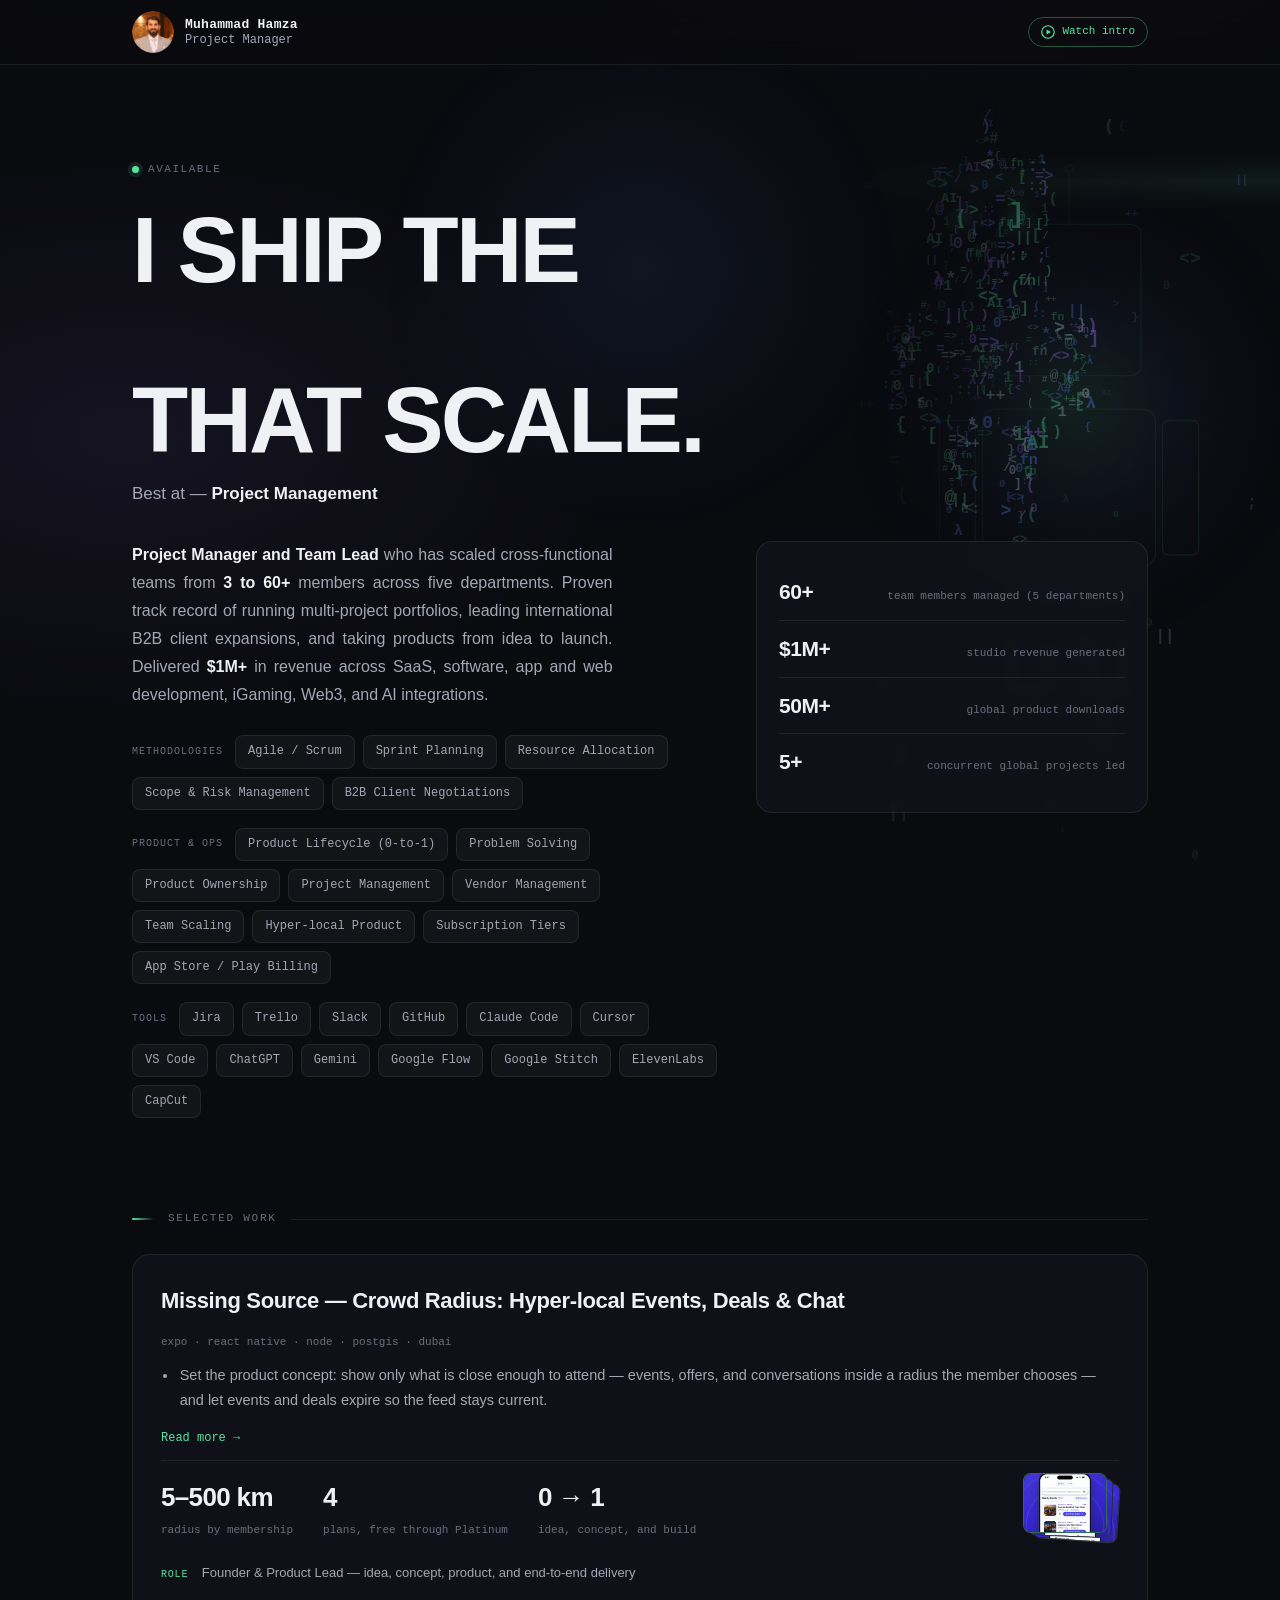
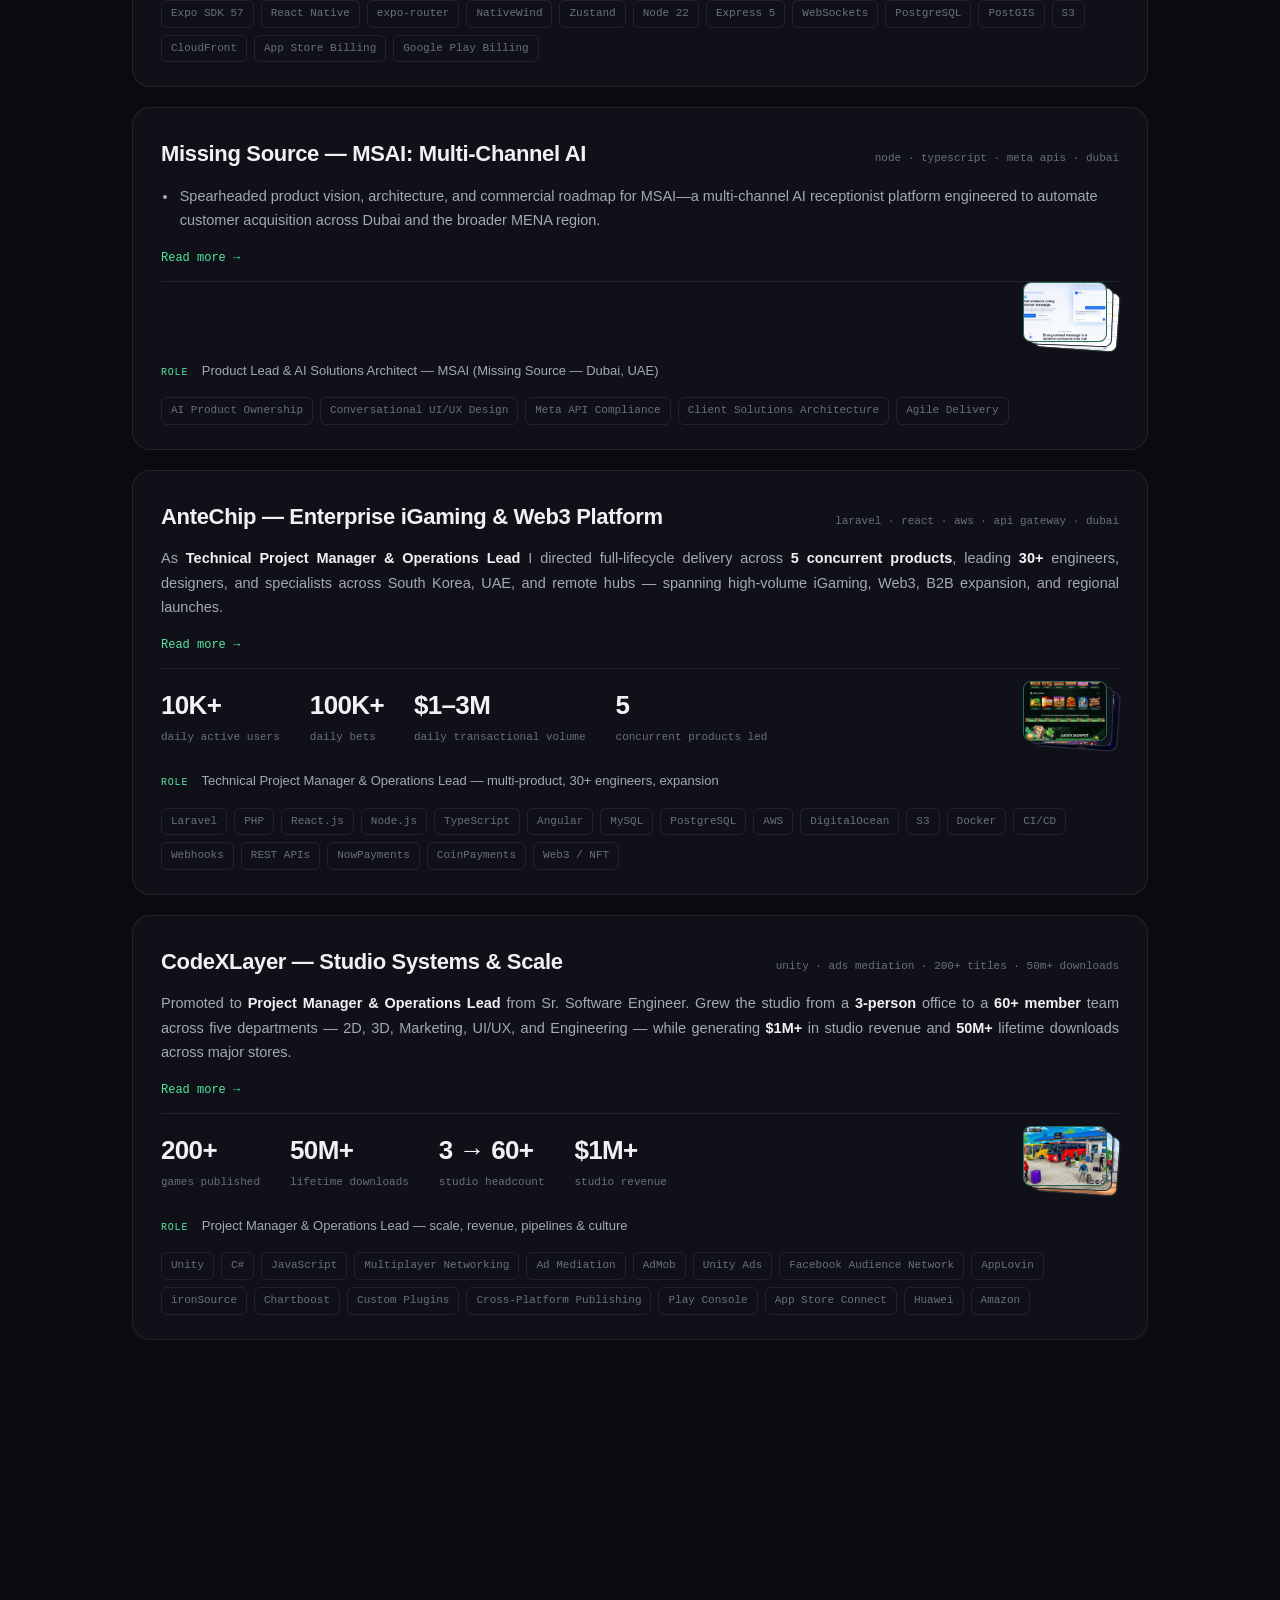
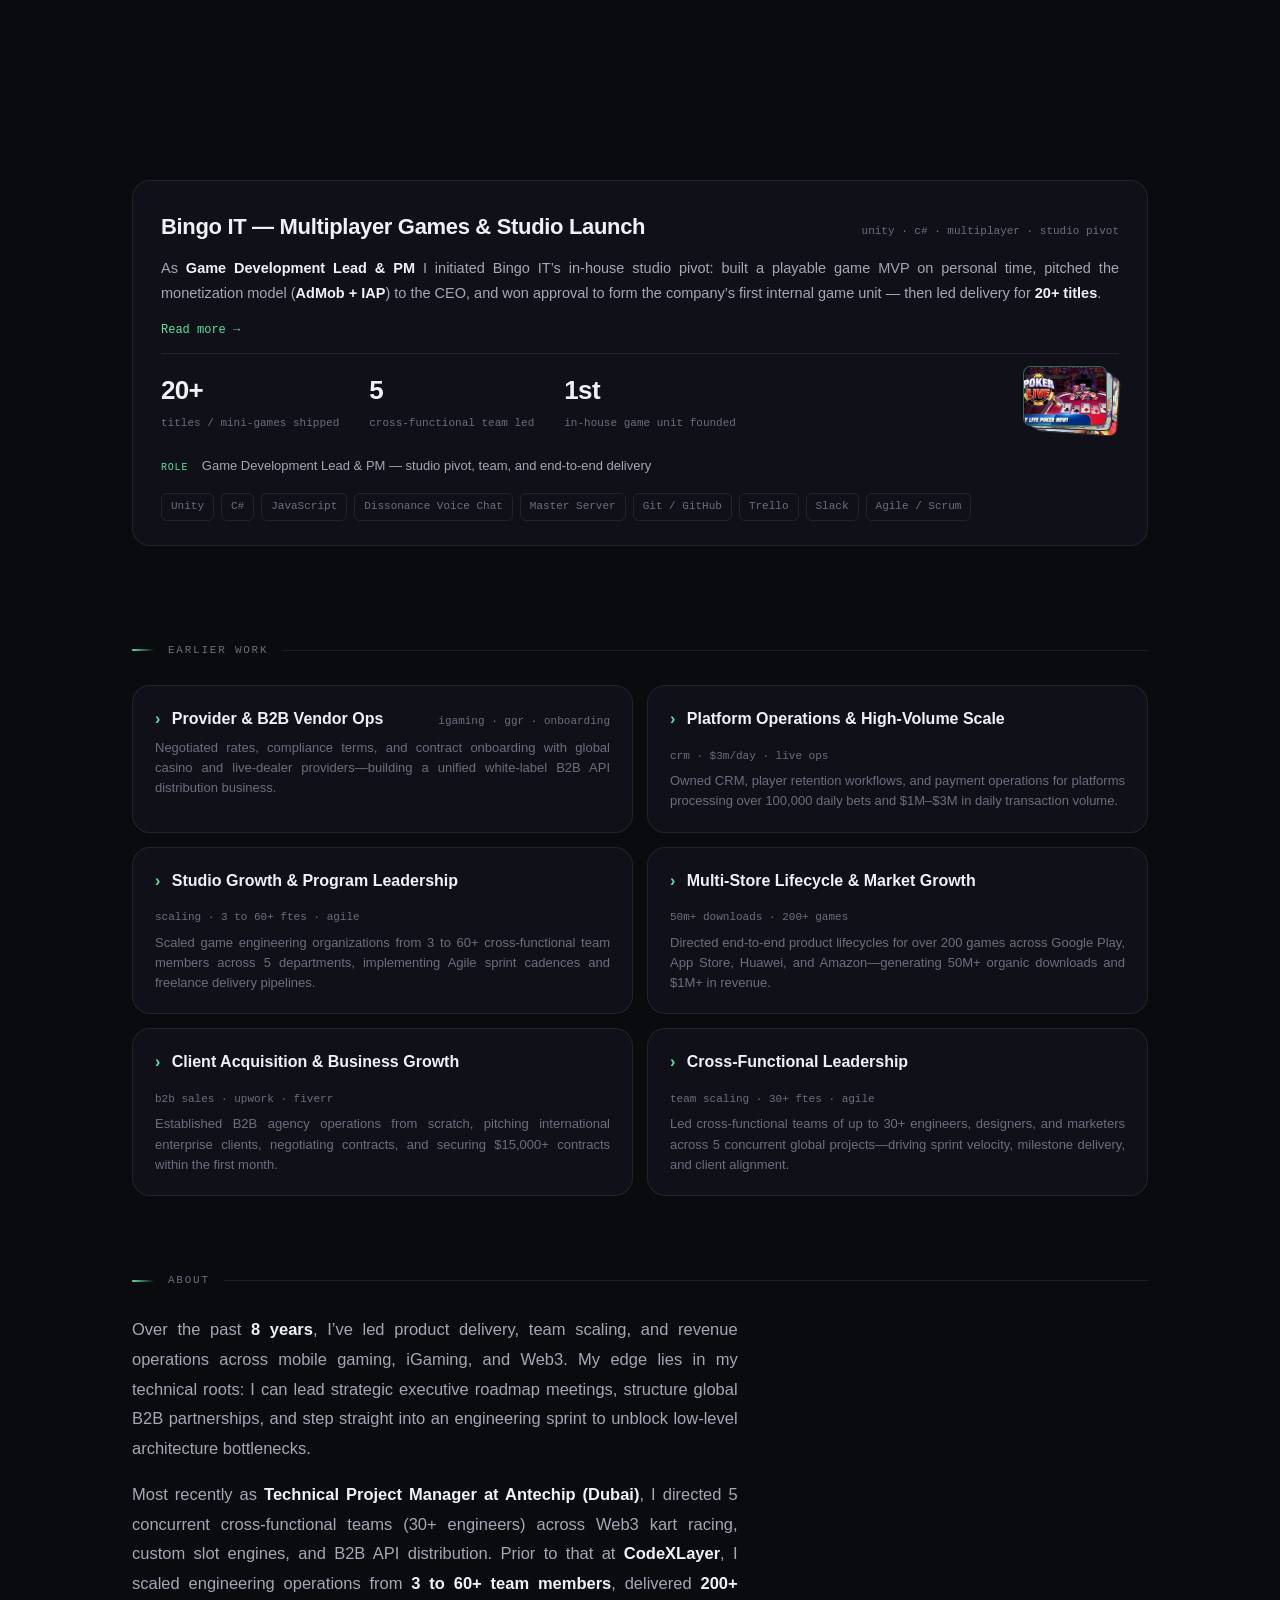
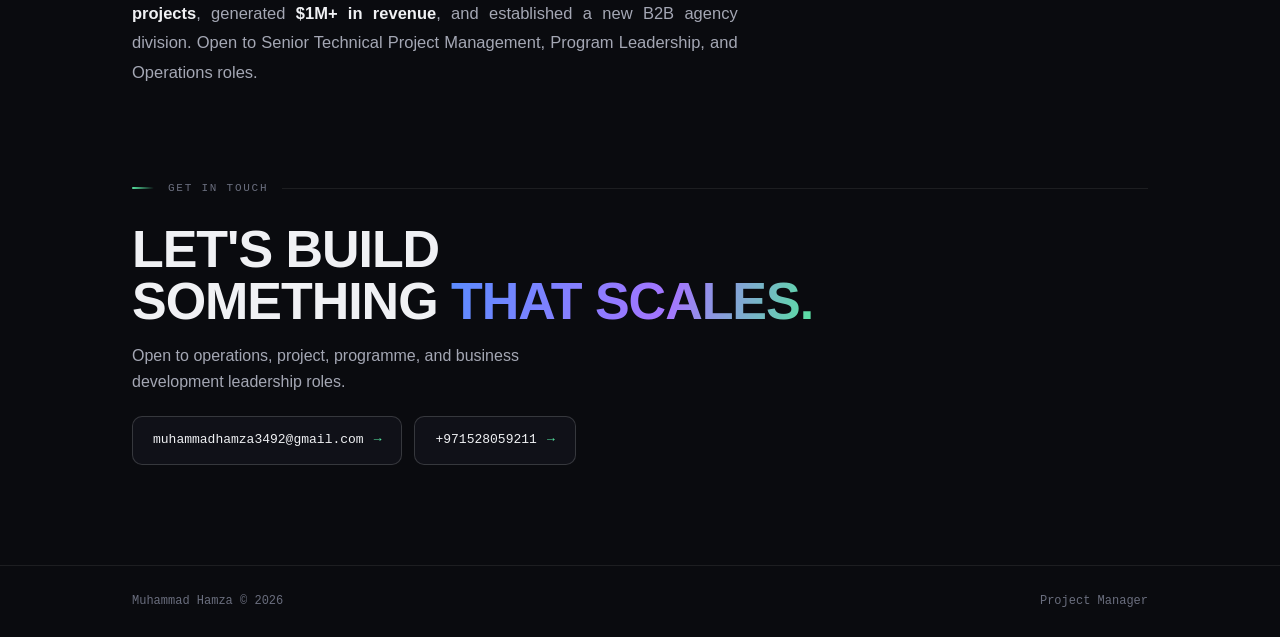
==== commit 4f04ed56: "Add Missing Source Crowd Radius project and refresh PM profile. Feature Crowd Radius with screenshot" ====
--- a/index.html
+++ b/index.html
@@ -148,7 +148,7 @@
       </div>
     </div>
 
-    <script src="js/content.js?v=31"></script>
+    <script src="js/content.js?v=41"></script>
     <script src="js/common.js?v=34"></script>
     <script src="js/hero3d.js?v=31"></script>
   </body>
